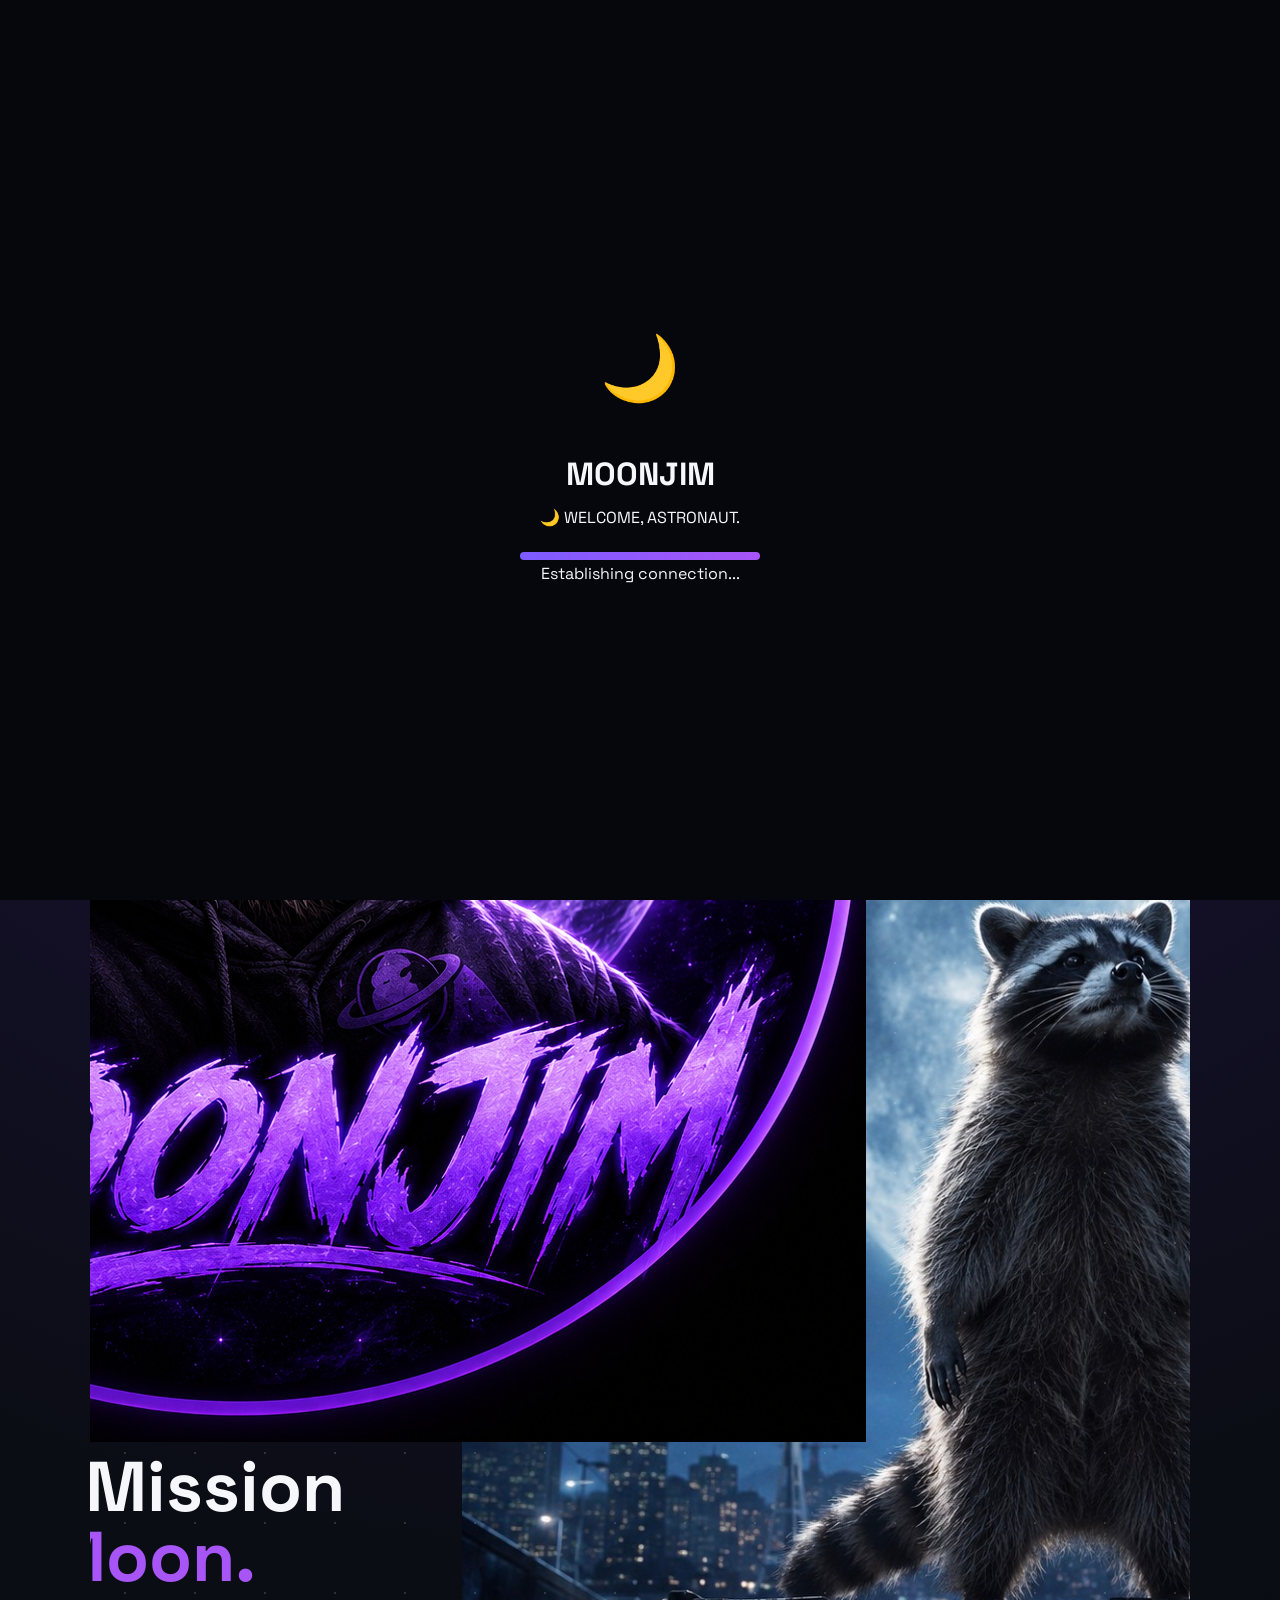
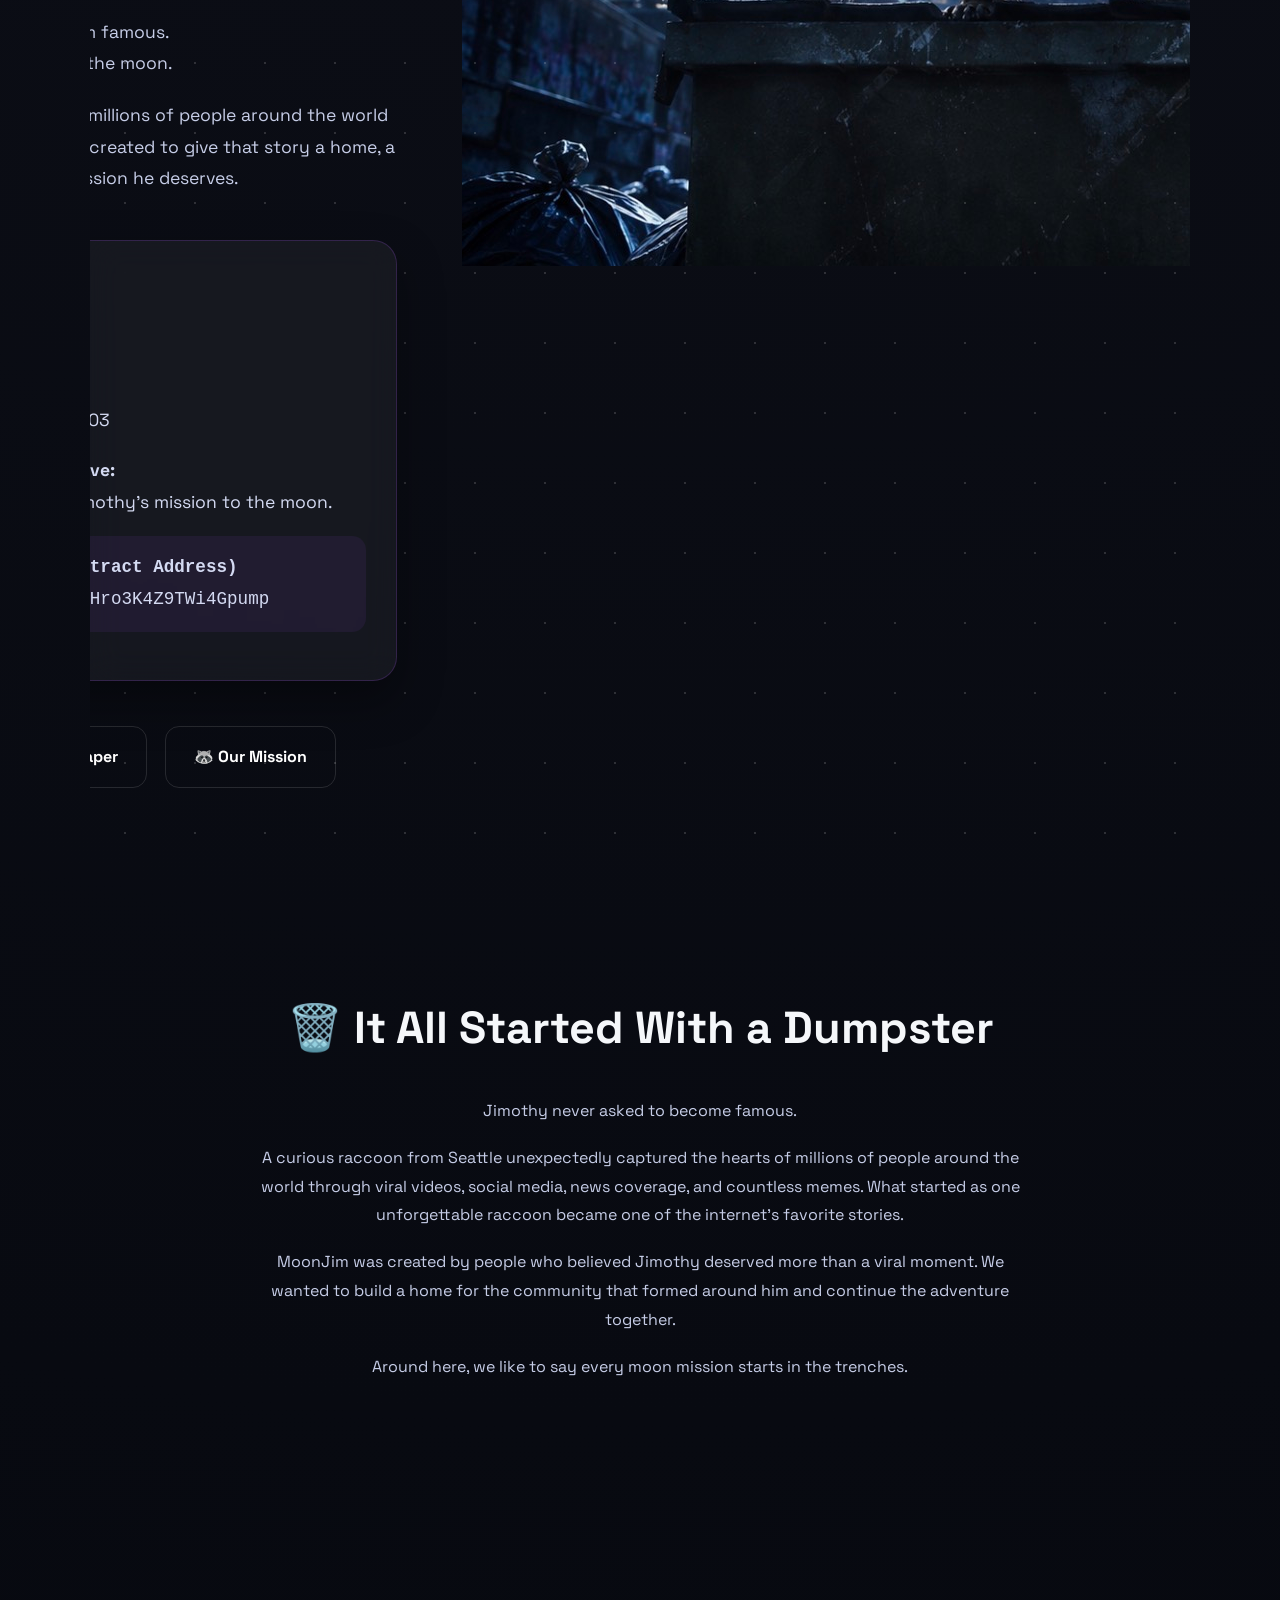
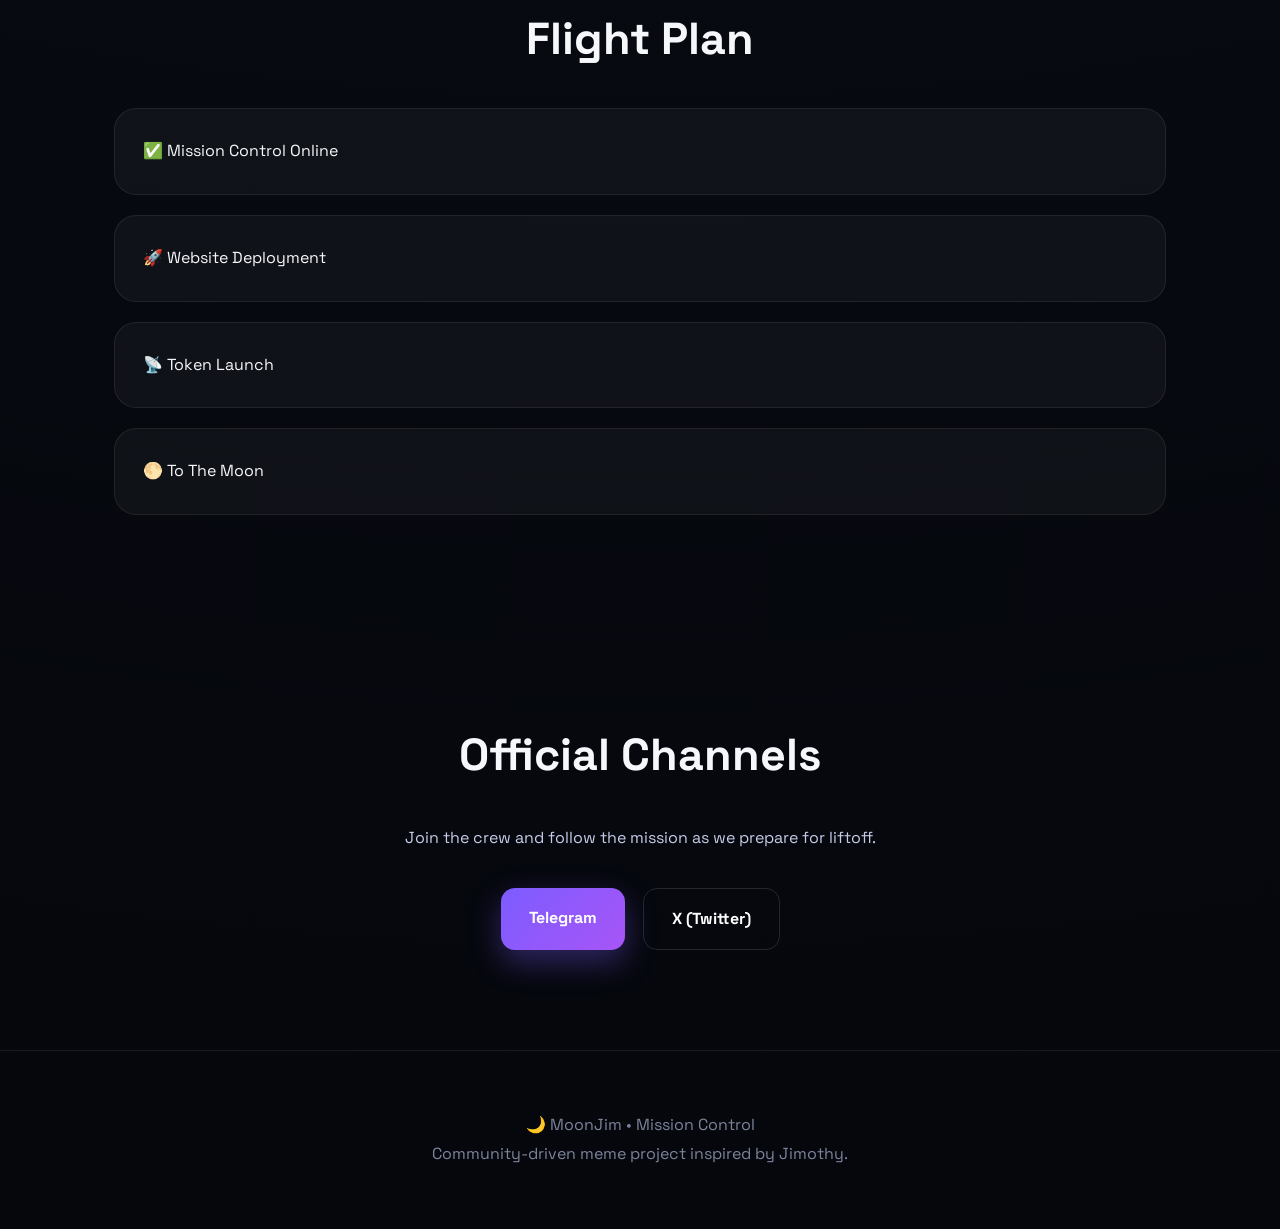
==== index.html @ 715446ab "Update index.html Phase 1 baseline" ====
<!DOCTYPE html>
<html lang="en">

<head>
    <meta charset="UTF-8">
    <meta name="viewport" content="width=device-width, initial-scale=1.0">

    <title>MoonJim | Mission Control</title>

    <link rel="stylesheet" href="style.css">

    <link rel="preconnect" href="https://fonts.googleapis.com">
    <link rel="preconnect" href="https://fonts.gstatic.com" crossorigin>

    <link href="https://fonts.googleapis.com/css2?family=Space+Grotesk:wght@400;600;700&display=swap" rel="stylesheet">
</head>

<body>

<div id="loader">

    <div class="loader-content">

        <div class="loader-logo">🌙</div>

        <h1>MOONJIM</h1>

        <p>📡 Incoming Transmission...</p>

        <div class="loader-bar">
            <div class="loader-progress"></div>
        </div>

        <span>Establishing connection...</span>

    </div>

</div>

<nav>

    <h2>🦝 MoonJim Expedition</h2>

    <div>

        <a href="#mission">Mission</a>

        <a href="#expedition">The Expedition</a>

        <a href="#status">Mission Status</a>

        <a href="#logs">Mission Logs</a>

        <a href="#community">Community</a>

    </div>

</nav>
    
<section class="hero">

    <div class="stars"></div>

    <div class="hero-content">

      <div class="hero-logo">
    <img src="token-logo.jpeg.PNG" alt="MoonJim Logo">
</div>

<h1>
    Jimothy's Mission<br>
    <span>to the Moon.</span>
</h1>

<p>
    The internet made him famous.<br>
    Now let's take him to the moon.
</p>

    <p>
Jimothy, the viral raccoon from Seattle, united millions of people around the world through one unforgettable story.

MoonJim was created to give that story a home, a community, and the moon mission he deserves.
</p>

    <div class="mission-status">

    <span class="tag">🛰️ MISSION STATUS</span>

    <h3>🟢 ACTIVE</h3>

    <p><strong>Mission Day:</strong> 003</p>

    <p>
        <strong>Current Objective:</strong><br>
        Expand Mission Control and continue Jimothy's mission to the moon.
    </p>

    <p>
        <strong>Mission Coordinates (Contract Address)</strong><br>
DhDeXiejye25wzGrQfb7hLFkpfzHro3K4Z9TWi4Gpump
    </p>

</div>

        <div class="buttons">

            <a href="https://t.me/moonjimtoken" class="primary">
               💬 Join Mission Control
            </a>

            <a href="dossier.html" class="secondary">
                📄 Litepaper
            </a>

            <a href="#mission" class="secondary">
                🦝 Our Mission
            </a>

        </div>

    </div>
<div class="hero-image">
    <img
        src="moonjim.jpeg.jpg"
        alt="Jimothy standing proudly under the moon">
</div>
    <div class="moon"></div>

</section>

<section id="mission">

    <h2>🗑️ It All Started With a Dumpster</h2>

    <p>
        Jimothy never asked to become famous.
    </p>

    <p>
        A curious raccoon from Seattle unexpectedly captured the hearts of millions of people around the world through viral videos, social media, news coverage, and countless memes. What started as one unforgettable raccoon became one of the internet's favorite stories.
    </p>

    <p>
        MoonJim was created by people who believed Jimothy deserved more than a viral moment. We wanted to build a home for the community that formed around him and continue the adventure together.
    </p>

    <p>
        Around here, we like to say every moon mission starts in the trenches.
    </p>

</section>

<section id="roadmap">

    <h2>Flight Plan</h2>

    <div class="card">
        ✅ Mission Control Online
    </div>

    <div class="card">
        🚀 Website Deployment
    </div>

    <div class="card">
        📡 Token Launch
    </div>

    <div class="card">
        🌕 To The Moon
    </div>

</section>

<section id="community">

    <h2>Official Channels</h2>

    <p>
        Join the crew and follow the mission as we prepare for liftoff.
    </p>

    <div class="buttons">

        <a href="https://t.me/moonjimtoken" class="primary">
            Telegram
        </a>

        <a href="https://x.com/moonjimtoken" class="secondary">
            X (Twitter)
        </a>

    </div>

</section>

<footer>

    <p>
        🌙 MoonJim • Mission Control
    </p>

    <p>
        Community-driven meme project inspired by Jimothy.
    </p>

</footer>

<script src="script.js"></script>

</body>
</html>
---- style.css ----
/* ==========================
   MOONJIM TEMPORARY V2
========================== */

*{
    margin:0;
    padding:0;
    box-sizing:border-box;
}

html{
    scroll-behavior:smooth;
}

body{

    font-family:"Space Grotesk",sans-serif;

    background:
    radial-gradient(circle at top,#24154a 0%,#0b0d15 35%,#05070d 100%);

    color:#f5f7fa;

    overflow-x:hidden;

    line-height:1.8;

}

/* NAV */

nav{

    position:sticky;

    top:0;

    z-index:999;

    display:flex;

    justify-content:space-between;

    align-items:center;

    padding:22px 8%;

    background:rgba(7,9,14,.75);

    backdrop-filter:blur(16px);

    border-bottom:1px solid rgba(255,255,255,.08);

}

nav h2{

    color:#A855F7;

}

nav div{

    display:flex;

    gap:18px;

    flex-wrap:wrap;

    justify-content:center;

}

nav a{

    color:white;

    text-decoration:none;

    transition:.25s;

}

nav a:hover{

    color:#A855F7;

}

/* HERO */

.hero{

    position:relative;

    min-height:100vh;

    display:flex;

    justify-content:center;

    align-items:center;

    text-align:center;

    padding:100px 20px;

    overflow:hidden;

}

.hero::before{

content:"";

position:absolute;

width:900px;

height:900px;

right:-250px;

top:-250px;

border-radius:50%;

background:

radial-gradient(circle,

rgba(168,85,247,.28),

transparent 70%);

filter:blur(60px);

}

.hero-content{

position:relative;

z-index:2;

max-width:850px;

margin:auto;

}

.tag{

display:inline-block;

padding:8px 18px;

margin-bottom:24px;

border-radius:999px;

background:rgba(168,85,247,.12);

border:1px solid rgba(168,85,247,.35);

color:#D7C5FF;

font-size:.85rem;

letter-spacing:1px;

}

.hero h1{

font-size:4.4rem;

line-height:1;

margin-bottom:24px;

}

.hero h1 span{

color:#A855F7;

}

.hero p{

max-width:760px;

margin:20px auto;

font-size:1.1rem;

color:#c6cde7;

}

/* MOON */

.moon{

position:absolute;

right:6%;

top:90px;

width:220px;

height:220px;

border-radius:50%;

background:

radial-gradient(circle at 35% 35%,

#fff,

#d9dceb 70%);

box-shadow:

0 0 60px rgba(255,255,255,.18),

0 0 140px rgba(168,85,247,.18);

}

/* STARS */

.stars{

position:absolute;

inset:0;

background-image:

radial-gradient(white 1px,transparent 1px);

background-size:70px 70px;

opacity:.15;

}

/* MISSION STATUS */

.mission-status{

margin:45px auto;

max-width:720px;

padding:30px;

border-radius:24px;

background:rgba(255,255,255,.05);

border:1px solid rgba(168,85,247,.20);

backdrop-filter:blur(16px);

text-align:left;

box-shadow:

0 20px 45px rgba(0,0,0,.35);

}

.mission-status h3{

margin:16px 0;

color:#7CFFB2;

}

.mission-status p{

margin:18px 0;

color:#d4daf2;

}

.mission-status p:last-child{

padding:16px;

border-radius:14px;

background:rgba(168,85,247,.08);

font-family:monospace;

overflow-wrap:anywhere;

word-break:break-word;

}

/* BUTTONS */

.buttons{

display:flex;

justify-content:center;

flex-wrap:wrap;

gap:18px;

margin-top:35px;

}

.buttons a{

padding:16px 28px;

border-radius:14px;

font-weight:bold;

text-decoration:none;

transition:.25s;

}

.primary{

background:linear-gradient(135deg,#7C5CFF,#A855F7);

color:white;

box-shadow:0 12px 30px rgba(124,92,255,.35);

}

.primary:hover{

transform:translateY(-4px);

}

.secondary{

border:1px solid rgba(255,255,255,.12);

color:white;

}

.secondary:hover{

background:rgba(255,255,255,.05);

}

/* SECTIONS */

section{

max-width:1100px;

margin:auto;

padding:100px 24px;

}

section h2{

text-align:center;

font-size:2.8rem;

margin-bottom:28px;

}

section p{

max-width:760px;

margin:18px auto;

text-align:center;

color:#c6cde7;

}

/* CARDS */

.card{

padding:28px;

margin-top:20px;

border-radius:22px;

background:rgba(255,255,255,.04);

border:1px solid rgba(255,255,255,.08);

transition:.25s;

}

.card:hover{

transform:translateY(-5px);

border-color:#A855F7;

}

/* FOOTER */

footer{

padding:60px 20px;

text-align:center;

color:#7c849b;

border-top:1px solid rgba(255,255,255,.08);

}

/* LOADER */

#loader{

position:fixed;

inset:0;

display:flex;

justify-content:center;

align-items:center;

background:#05070d;

z-index:9999;

transition:.8s;

}
#loader.hidden{

    opacity:0;

    visibility:hidden;

    pointer-events:none;

}

.loader-content{

text-align:center;

}

.loader-logo{

font-size:64px;

margin-bottom:20px;

}

.loader-bar{

width:240px;

height:8px;

margin:auto;

margin-top:20px;

border-radius:999px;

overflow:hidden;

background:rgba(255,255,255,.08);

}

.loader-progress{

height:100%;

width:100%;

background:linear-gradient(90deg,#7C5CFF,#A855F7);

animation:loading 3s linear;

}

@keyframes loading{

from{width:0;}

to{width:100%;}

}

/* MOBILE */

@media(max-width:768px){

nav{

flex-direction:column;

gap:18px;

}

.hero{

padding:120px 20px 80px;

}

.hero h1{

font-size:2.8rem;

}

.hero p{

font-size:1rem;

}

.moon{

width:140px;

height:140px;

right:-30px;

opacity:.35;

}

.buttons{

flex-direction:column;

align-items:center;

}

.buttons a{

width:100%;

max-width:320px;

}

.mission-status{

text-align:center;

}

}
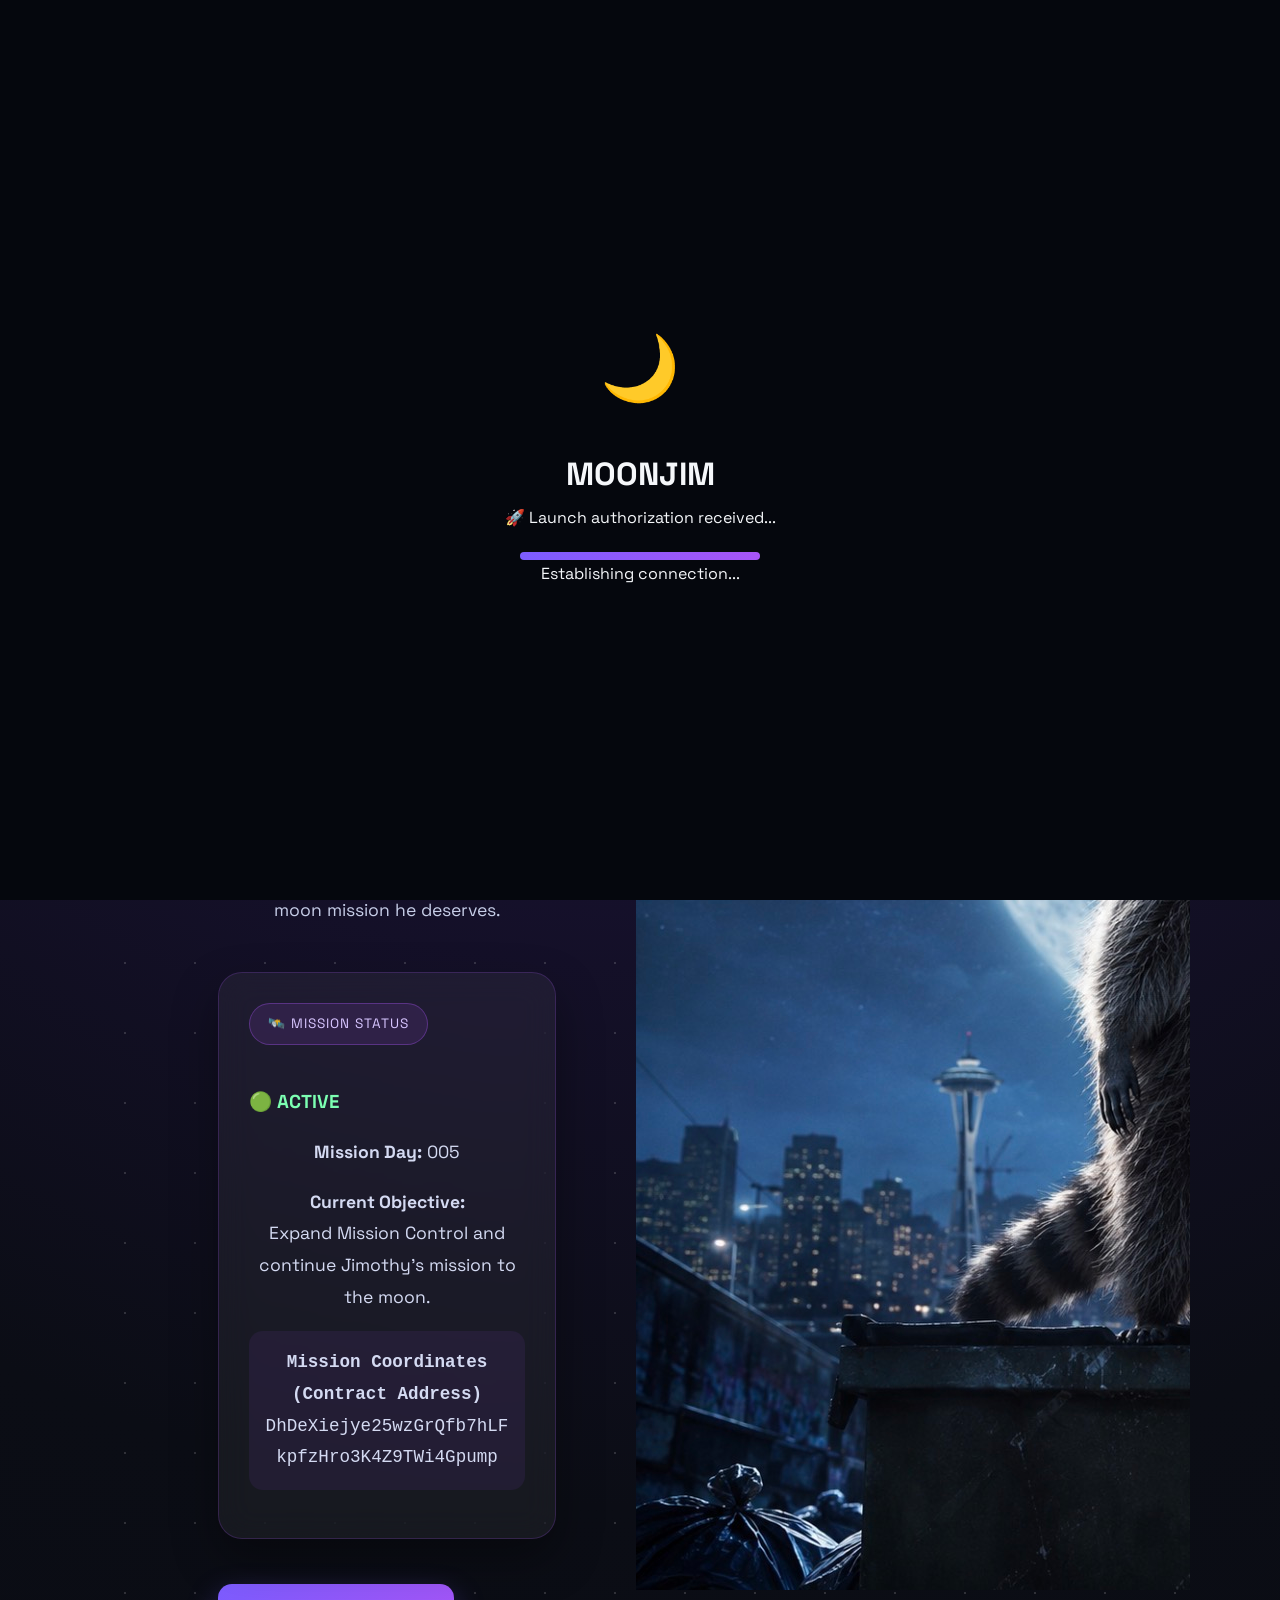
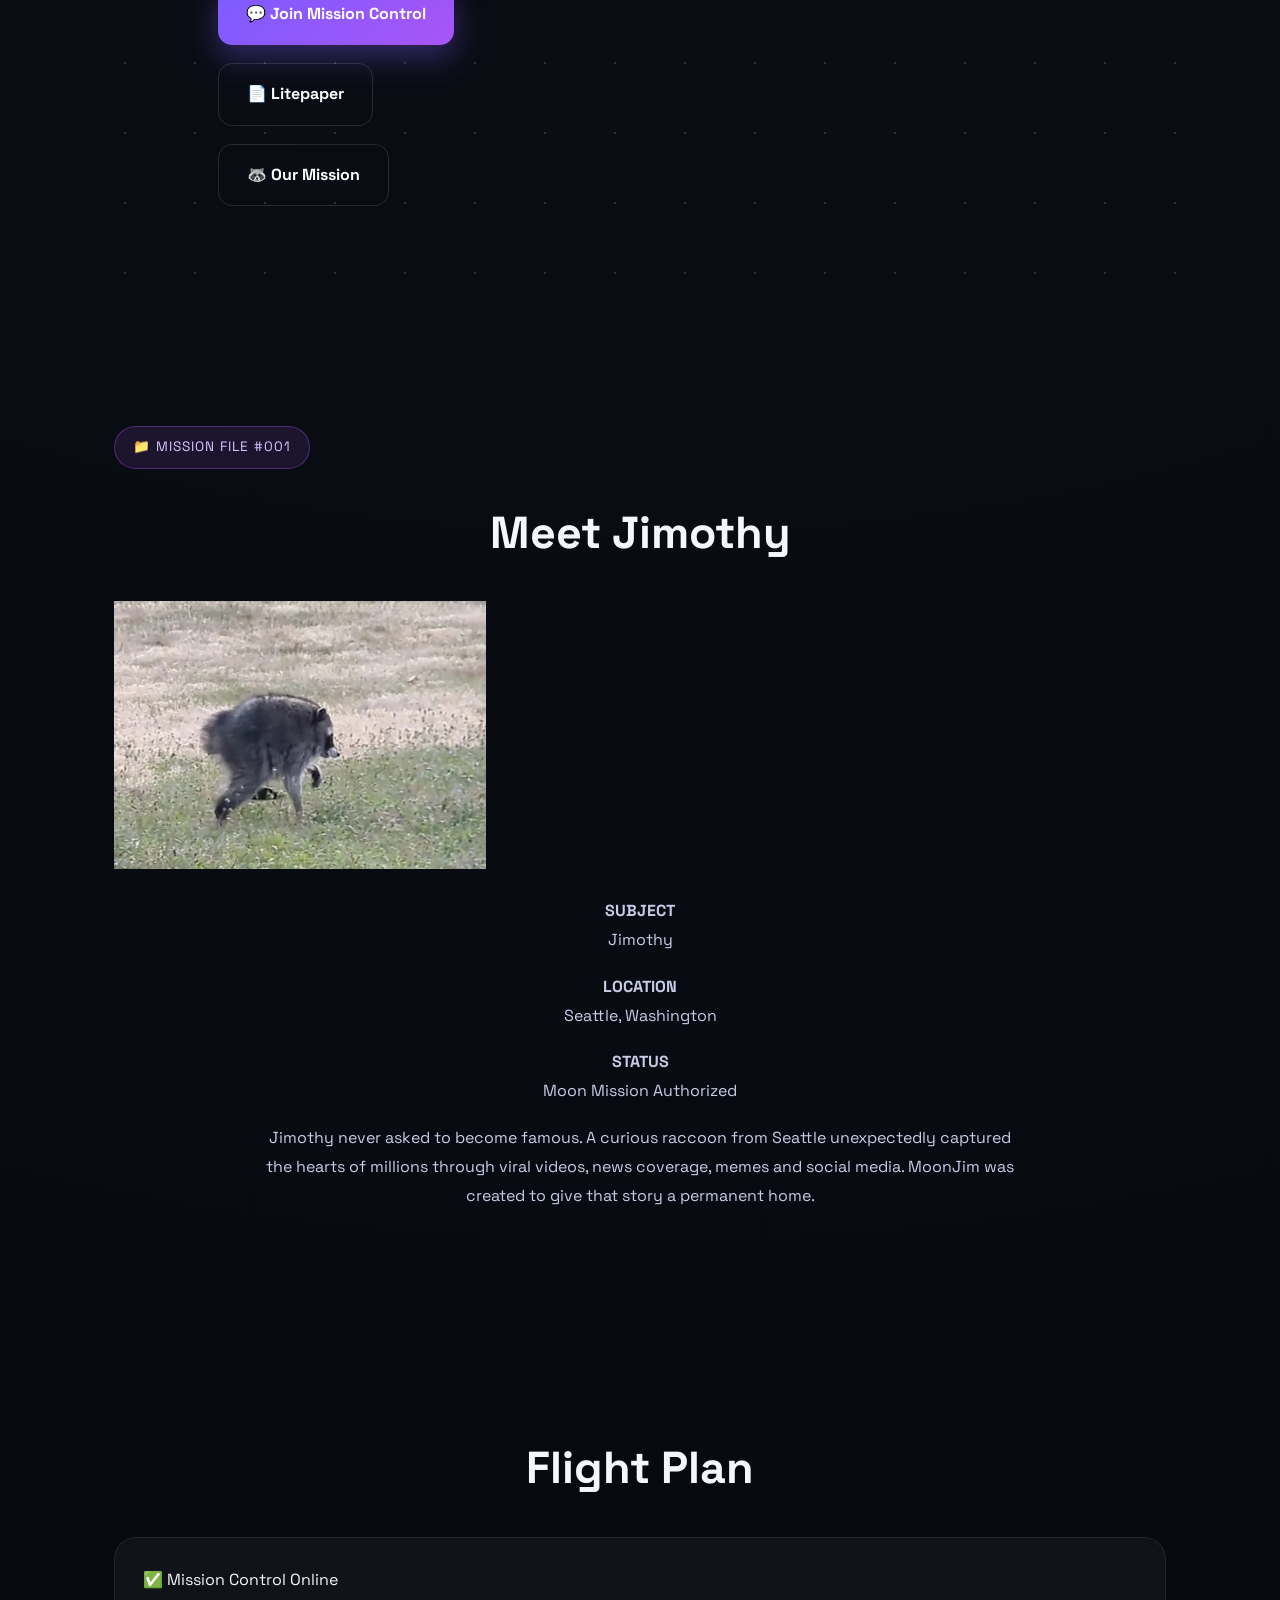
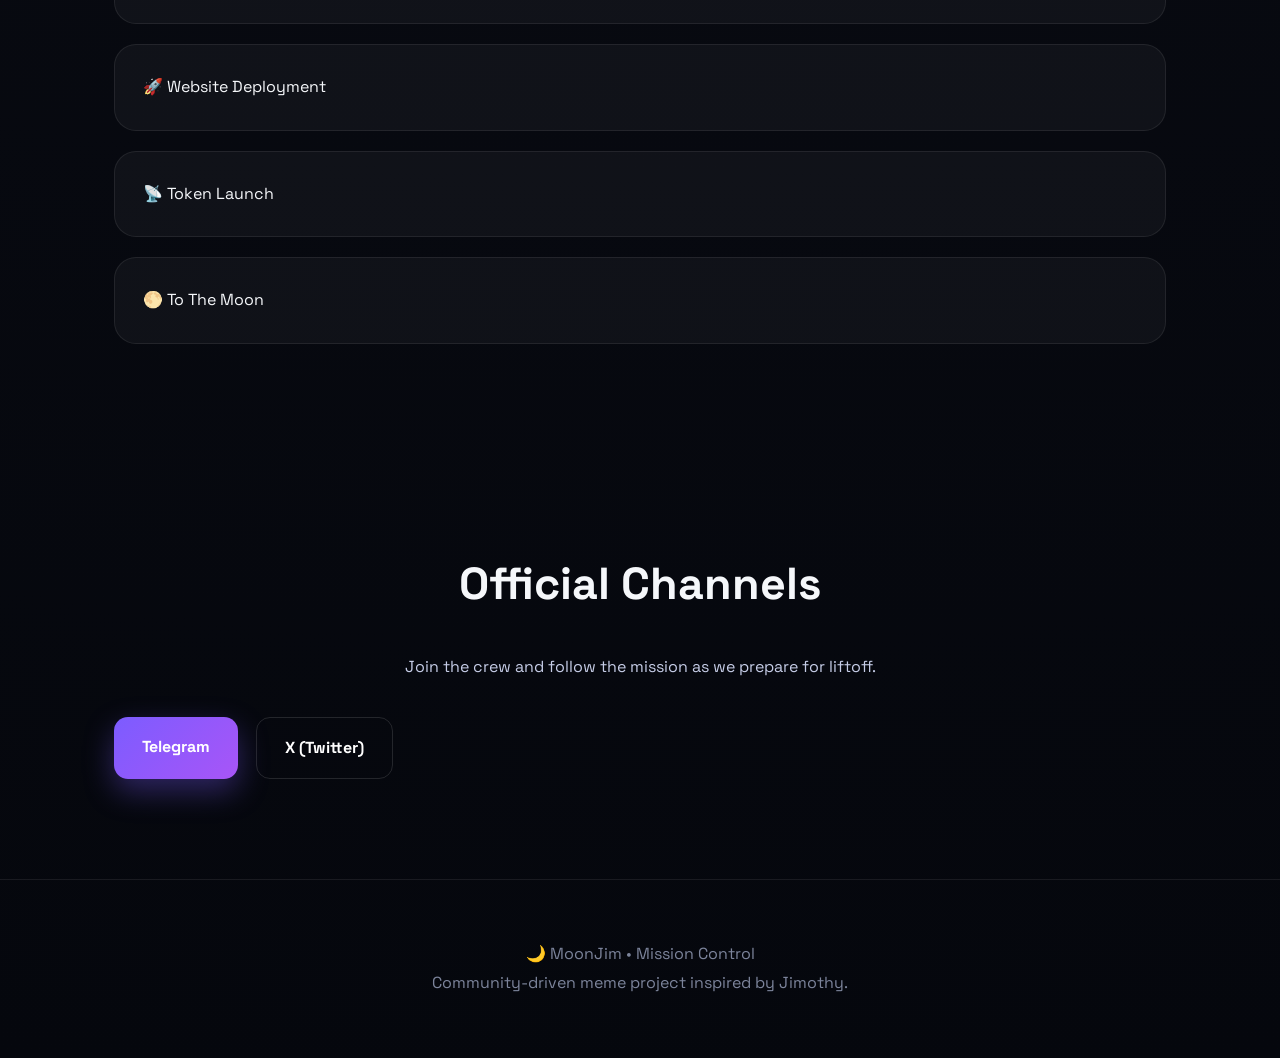
==== commit 1f721fca: "Update index.html Rewrote mission" ====
--- a/index.html
+++ b/index.html
@@ -89,7 +89,7 @@
 
     <h3>🟢 ACTIVE</h3>
 
-    <p><strong>Mission Day:</strong> 003</p>
+    <p><strong>Mission Day:</strong> 005</p>
 
     <p>
         <strong>Current Objective:</strong><br>
@@ -129,24 +129,39 @@
 
 </section>
 
-<section id="mission">
-
-    <h2>🗑️ It All Started With a Dumpster</h2>
-
-    <p>
+<section id="mission" class="mission-file">
+
+    <span class="tag">📁 MISSION FILE #001</span>
+
+    <h2>Meet Jimothy</h2>
+
+    <div class="mission-grid">
+
+        <div class="mission-photo">
+            <img src="viral-jimothy.jpeg.WEBP" alt="Jimothy">
+        </div>
+
+        <div class="mission-details">
+
+            <p><strong>SUBJECT</strong><br>Jimothy</p>
+
+            <p><strong>LOCATION</strong><br>Seattle, Washington</p>
+
+            <p><strong>STATUS</strong><br>Moon Mission Authorized</p>
+
+        </div>
+
+    </div>
+
+    <p class="story">
+
         Jimothy never asked to become famous.
-    </p>
-
-    <p>
-        A curious raccoon from Seattle unexpectedly captured the hearts of millions of people around the world through viral videos, social media, news coverage, and countless memes. What started as one unforgettable raccoon became one of the internet's favorite stories.
-    </p>
-
-    <p>
-        MoonJim was created by people who believed Jimothy deserved more than a viral moment. We wanted to build a home for the community that formed around him and continue the adventure together.
-    </p>
-
-    <p>
-        Around here, we like to say every moon mission starts in the trenches.
+
+        A curious raccoon from Seattle unexpectedly captured the hearts
+        of millions through viral videos, news coverage, memes and social media.
+
+        MoonJim was created to give that story a permanent home.
+
     </p>
 
 </section>
--- a/style.css
+++ b/style.css
@@ -91,21 +91,91 @@
 
 .hero{
 
+    position: relative;
+
+    display: grid;
+
+    grid-template-columns: 1.1fr .9fr;
+
+    align-items: center;
+
+    gap: 80px;
+
+    padding: 120px 10%;
+
+    overflow: hidden;
+
+}
+.hero-logo{
+
+    margin-bottom:30px;
+
+}
+
+
+.hero-image{
+
+    display:flex;
+
+    justify-content:center;
+
+    align-items:center;
+
     position:relative;
 
-    min-height:100vh;
-
-    display:flex;
-
-    justify-content:center;
-
-    align-items:center;
-
-    text-align:center;
-
-    padding:100px 20px;
-
-    overflow:hidden;
+}
+.hero-logo img{
+
+width:100px;
+
+animation:floatLogo 6s ease-in-out infinite;
+
+box-shadow:
+0 0 50px rgba(168,85,247,.45);
+}
+@keyframes floatLogo{
+
+0%{
+transform:translateY(0);
+}
+
+50%{
+transform:translateY(-8px);
+}
+
+100%{
+transform:translateY(0);
+}
+
+}
+
+    border-radius:50%;
+
+    box-shadow:0 0 45px rgba(122,88,255,.45);
+
+}
+.hero-image img{
+
+    width:100%;
+
+    max-width:520px;
+       transform:rotate(-2deg);
+       
+
+    border-radius:24px;
+
+    border:1px solid rgba(255,255,255,.12);
+
+    box-shadow:
+        0 0 80px rgba(115,84,255,.30),
+        0 25px 60px rgba(0,0,0,.45);
+
+    transition:.35s;
+
+}
+.hero-image img:hover{
+
+    transform:translateY(-6px);
 
 }
 
@@ -143,449 +213,474 @@
 
 z-index:2;
 
-max-width:850px;
+max-width:700px;
+
+}
+
+.tag{
+
+display:inline-block;
+
+padding:8px 18px;
+
+margin-bottom:24px;
+
+border-radius:999px;
+
+background:rgba(168,85,247,.12);
+
+border:1px solid rgba(168,85,247,.35);
+
+color:#D7C5FF;
+
+font-size:.85rem;
+
+letter-spacing:1px;
+
+}
+
+.hero h1{
+
+font-size:4.4rem;
+
+line-height:1;
+
+margin-bottom:24px;
+
+}
+
+.hero h1 span{
+
+color:#A855F7;
+
+}
+
+.hero p{
+
+
+   
+max-width:650px;
+
+margin:20px 0;
+
+font-size:1.1rem;
+
+color:#c6cde7;
+
+}
+
+/* MOON */
+
+.moon{
+
+position:absolute;
+
+right:6%;
+
+top:90px;
+
+width:220px;
+
+height:220px;
+
+border-radius:50%;
+
+background:
+
+radial-gradient(circle at 35% 35%,
+
+#fff,
+
+#d9dceb 70%);
+
+box-shadow:
+
+0 0 60px rgba(255,255,255,.18),
+
+0 0 140px rgba(168,85,247,.18);
+
+}
+
+/* STARS */
+
+.stars{
+
+position:absolute;
+
+inset:0;
+
+background-image:
+
+radial-gradient(white 1px,transparent 1px);
+
+background-size:70px 70px;
+
+opacity:.15;
+
+}
+
+/* MISSION STATUS */
+
+.mission-status{
+
+margin:45px auto;
+
+max-width:720px;
+
+padding:30px;
+
+border-radius:24px;
+
+background:rgba(255,255,255,.05);
+
+border:1px solid rgba(168,85,247,.20);
+
+backdrop-filter:blur(16px);
+
+text-align:left;
+
+box-shadow:
+
+0 20px 45px rgba(0,0,0,.35);
+
+}
+
+.mission-status h3{
+
+margin:16px 0;
+
+color:#7CFFB2;
+
+}
+
+.mission-status p{
+
+margin:18px 0;
+
+color:#d4daf2;
+
+}
+
+.mission-status p:last-child{
+
+padding:16px;
+
+border-radius:14px;
+
+background:rgba(168,85,247,.08);
+
+font-family:monospace;
+
+overflow-wrap:anywhere;
+
+word-break:break-word;
+
+}
+
+/* BUTTONS */
+
+.buttons{
+
+display:flex;
+
+justify-content:flex-start;
+
+flex-wrap:wrap;
+
+gap:18px;
+
+margin-top:35px;
+
+}
+
+.buttons a{
+
+padding:16px 28px;
+
+border-radius:14px;
+
+font-weight:bold;
+
+text-decoration:none;
+
+transition:.25s;
+
+}
+
+.primary{
+
+background:linear-gradient(135deg,#7C5CFF,#A855F7);
+
+color:white;
+
+box-shadow:0 12px 30px rgba(124,92,255,.35);
+
+}
+
+.primary:hover{
+
+transform:translateY(-4px);
+
+}
+
+.secondary{
+
+border:1px solid rgba(255,255,255,.12);
+
+color:white;
+
+}
+
+.secondary:hover{
+
+background:rgba(255,255,255,.05);
+
+}
+
+/* SECTIONS */
+
+section{
+
+max-width:1100px;
 
 margin:auto;
 
-}
-
-.tag{
-
-display:inline-block;
-
-padding:8px 18px;
-
-margin-bottom:24px;
+padding:100px 24px;
+
+}
+
+section h2{
+
+text-align:center;
+
+font-size:2.8rem;
+
+margin-bottom:28px;
+
+}
+
+section p{
+
+max-width:760px;
+
+margin:18px auto;
+
+text-align:center;
+
+color:#c6cde7;
+
+}
+
+/* CARDS */
+
+.card{
+
+padding:28px;
+
+margin-top:20px;
+
+border-radius:22px;
+
+background:rgba(255,255,255,.04);
+
+border:1px solid rgba(255,255,255,.08);
+
+transition:.25s;
+
+}
+
+.card:hover{
+
+transform:translateY(-5px);
+
+border-color:#A855F7;
+
+}
+
+/* FOOTER */
+
+footer{
+
+padding:60px 20px;
+
+text-align:center;
+
+color:#7c849b;
+
+border-top:1px solid rgba(255,255,255,.08);
+
+}
+
+/* LOADER */
+
+#loader{
+
+position:fixed;
+
+inset:0;
+
+display:flex;
+
+justify-content:center;
+
+align-items:center;
+
+background:#05070d;
+
+z-index:9999;
+
+transition:.8s;
+
+}
+#loader.hidden{
+
+    opacity:0;
+
+    visibility:hidden;
+
+    pointer-events:none;
+
+}
+
+.loader-content{
+
+text-align:center;
+
+}
+
+.loader-logo{
+
+font-size:64px;
+
+margin-bottom:20px;
+
+}
+
+.loader-bar{
+
+width:240px;
+
+height:8px;
+
+margin:auto;
+
+margin-top:20px;
 
 border-radius:999px;
 
-background:rgba(168,85,247,.12);
-
-border:1px solid rgba(168,85,247,.35);
-
-color:#D7C5FF;
-
-font-size:.85rem;
-
-letter-spacing:1px;
+overflow:hidden;
+
+background:rgba(255,255,255,.08);
+
+}
+
+.loader-progress{
+
+height:100%;
+
+width:100%;
+
+background:linear-gradient(90deg,#7C5CFF,#A855F7);
+
+animation:loading 3s linear;
+
+}
+
+@keyframes loading{
+
+from{width:0;}
+
+to{width:100%;}
+
+}
+
+/* MOBILE */
+
+@media(max-width:768px){
+
+nav{
+
+flex-direction:column;
+
+gap:18px;
+
+}
+
+.hero{
+
+padding:120px 20px 80px;
 
 }
 
 .hero h1{
 
-font-size:4.4rem;
-
-line-height:1;
-
-margin-bottom:24px;
-
-}
-
-.hero h1 span{
-
-color:#A855F7;
+font-size:2.8rem;
 
 }
 
 .hero p{
 
-max-width:760px;
-
-margin:20px auto;
-
-font-size:1.1rem;
-
-color:#c6cde7;
-
-}
-
-/* MOON */
+font-size:1rem;
+
+}
 
 .moon{
 
-position:absolute;
-
-right:6%;
-
-top:90px;
-
-width:220px;
-
-height:220px;
-
-border-radius:50%;
-
-background:
-
-radial-gradient(circle at 35% 35%,
-
-#fff,
-
-#d9dceb 70%);
-
-box-shadow:
-
-0 0 60px rgba(255,255,255,.18),
-
-0 0 140px rgba(168,85,247,.18);
-
-}
-
-/* STARS */
-
-.stars{
-
-position:absolute;
-
-inset:0;
-
-background-image:
-
-radial-gradient(white 1px,transparent 1px);
-
-background-size:70px 70px;
-
-opacity:.15;
-
-}
-
-/* MISSION STATUS */
+width:140px;
+
+height:140px;
+
+right:-30px;
+
+opacity:.35;
+
+}
+
+.buttons{
+
+flex-direction:column;
+
+align-items:center;
+
+}
+
+.buttons a{
+
+width:100%;
+
+max-width:320px;
+
+}
 
 .mission-status{
 
-margin:45px auto;
-
-max-width:720px;
-
-padding:30px;
-
-border-radius:24px;
-
-background:rgba(255,255,255,.05);
-
-border:1px solid rgba(168,85,247,.20);
-
-backdrop-filter:blur(16px);
-
-text-align:left;
-
-box-shadow:
-
-0 20px 45px rgba(0,0,0,.35);
-
-}
-
-.mission-status h3{
-
-margin:16px 0;
-
-color:#7CFFB2;
-
-}
-
-.mission-status p{
-
-margin:18px 0;
-
-color:#d4daf2;
-
-}
-
-.mission-status p:last-child{
-
-padding:16px;
-
-border-radius:14px;
-
-background:rgba(168,85,247,.08);
-
-font-family:monospace;
-
-overflow-wrap:anywhere;
-
-word-break:break-word;
-
-}
-
-/* BUTTONS */
-
-.buttons{
-
-display:flex;
-
-justify-content:center;
-
-flex-wrap:wrap;
-
-gap:18px;
-
-margin-top:35px;
-
-}
-
-.buttons a{
-
-padding:16px 28px;
-
-border-radius:14px;
-
-font-weight:bold;
-
-text-decoration:none;
-
-transition:.25s;
-
-}
-
-.primary{
-
-background:linear-gradient(135deg,#7C5CFF,#A855F7);
-
-color:white;
-
-box-shadow:0 12px 30px rgba(124,92,255,.35);
-
-}
-
-.primary:hover{
-
-transform:translateY(-4px);
-
-}
-
-.secondary{
-
-border:1px solid rgba(255,255,255,.12);
-
-color:white;
-
-}
-
-.secondary:hover{
-
-background:rgba(255,255,255,.05);
-
-}
-
-/* SECTIONS */
-
-section{
-
-max-width:1100px;
-
-margin:auto;
-
-padding:100px 24px;
-
-}
-
-section h2{
-
 text-align:center;
 
-font-size:2.8rem;
-
-margin-bottom:28px;
-
-}
-
-section p{
-
-max-width:760px;
-
-margin:18px auto;
+}
+
+}
+@media (max-width:900px){
+
+.hero{
+
+grid-template-columns:1fr;
 
 text-align:center;
 
-color:#c6cde7;
-
-}
-
-/* CARDS */
-
-.card{
-
-padding:28px;
-
-margin-top:20px;
-
-border-radius:22px;
-
-background:rgba(255,255,255,.04);
-
-border:1px solid rgba(255,255,255,.08);
-
-transition:.25s;
-
-}
-
-.card:hover{
-
-transform:translateY(-5px);
-
-border-color:#A855F7;
-
-}
-
-/* FOOTER */
-
-footer{
-
-padding:60px 20px;
-
-text-align:center;
-
-color:#7c849b;
-
-border-top:1px solid rgba(255,255,255,.08);
-
-}
-
-/* LOADER */
-
-#loader{
-
-position:fixed;
-
-inset:0;
-
-display:flex;
-
-justify-content:center;
-
-align-items:center;
-
-background:#05070d;
-
-z-index:9999;
-
-transition:.8s;
-
-}
-#loader.hidden{
-
-    opacity:0;
-
-    visibility:hidden;
-
-    pointer-events:none;
-
-}
-
-.loader-content{
-
-text-align:center;
-
-}
-
-.loader-logo{
-
-font-size:64px;
-
-margin-bottom:20px;
-
-}
-
-.loader-bar{
-
-width:240px;
-
-height:8px;
-
-margin:auto;
-
-margin-top:20px;
-
-border-radius:999px;
-
-overflow:hidden;
-
-background:rgba(255,255,255,.08);
-
-}
-
-.loader-progress{
-
-height:100%;
-
-width:100%;
-
-background:linear-gradient(90deg,#7C5CFF,#A855F7);
-
-animation:loading 3s linear;
-
-}
-
-@keyframes loading{
-
-from{width:0;}
-
-to{width:100%;}
-
-}
-
-/* MOBILE */
-
-@media(max-width:768px){
-
-nav{
-
-flex-direction:column;
-
-gap:18px;
-
-}
-
-.hero{
-
-padding:120px 20px 80px;
-
-}
-
-.hero h1{
-
-font-size:2.8rem;
-
-}
-
-.hero p{
-
-font-size:1rem;
-
-}
-
-.moon{
-
-width:140px;
-
-height:140px;
-
-right:-30px;
-
-opacity:.35;
-
-}
-
-.buttons{
-
-flex-direction:column;
-
-align-items:center;
-
-}
-
-.buttons a{
-
-width:100%;
-
-max-width:320px;
-
-}
-
-.mission-status{
-
-text-align:center;
-
-}
-
-}
+gap:40px;
+
+}
+
+.hero-image{
+
+order:-1;
+
+}
+
+.hero-image img{
+
+max-width:340px;
+
+}
+
+}
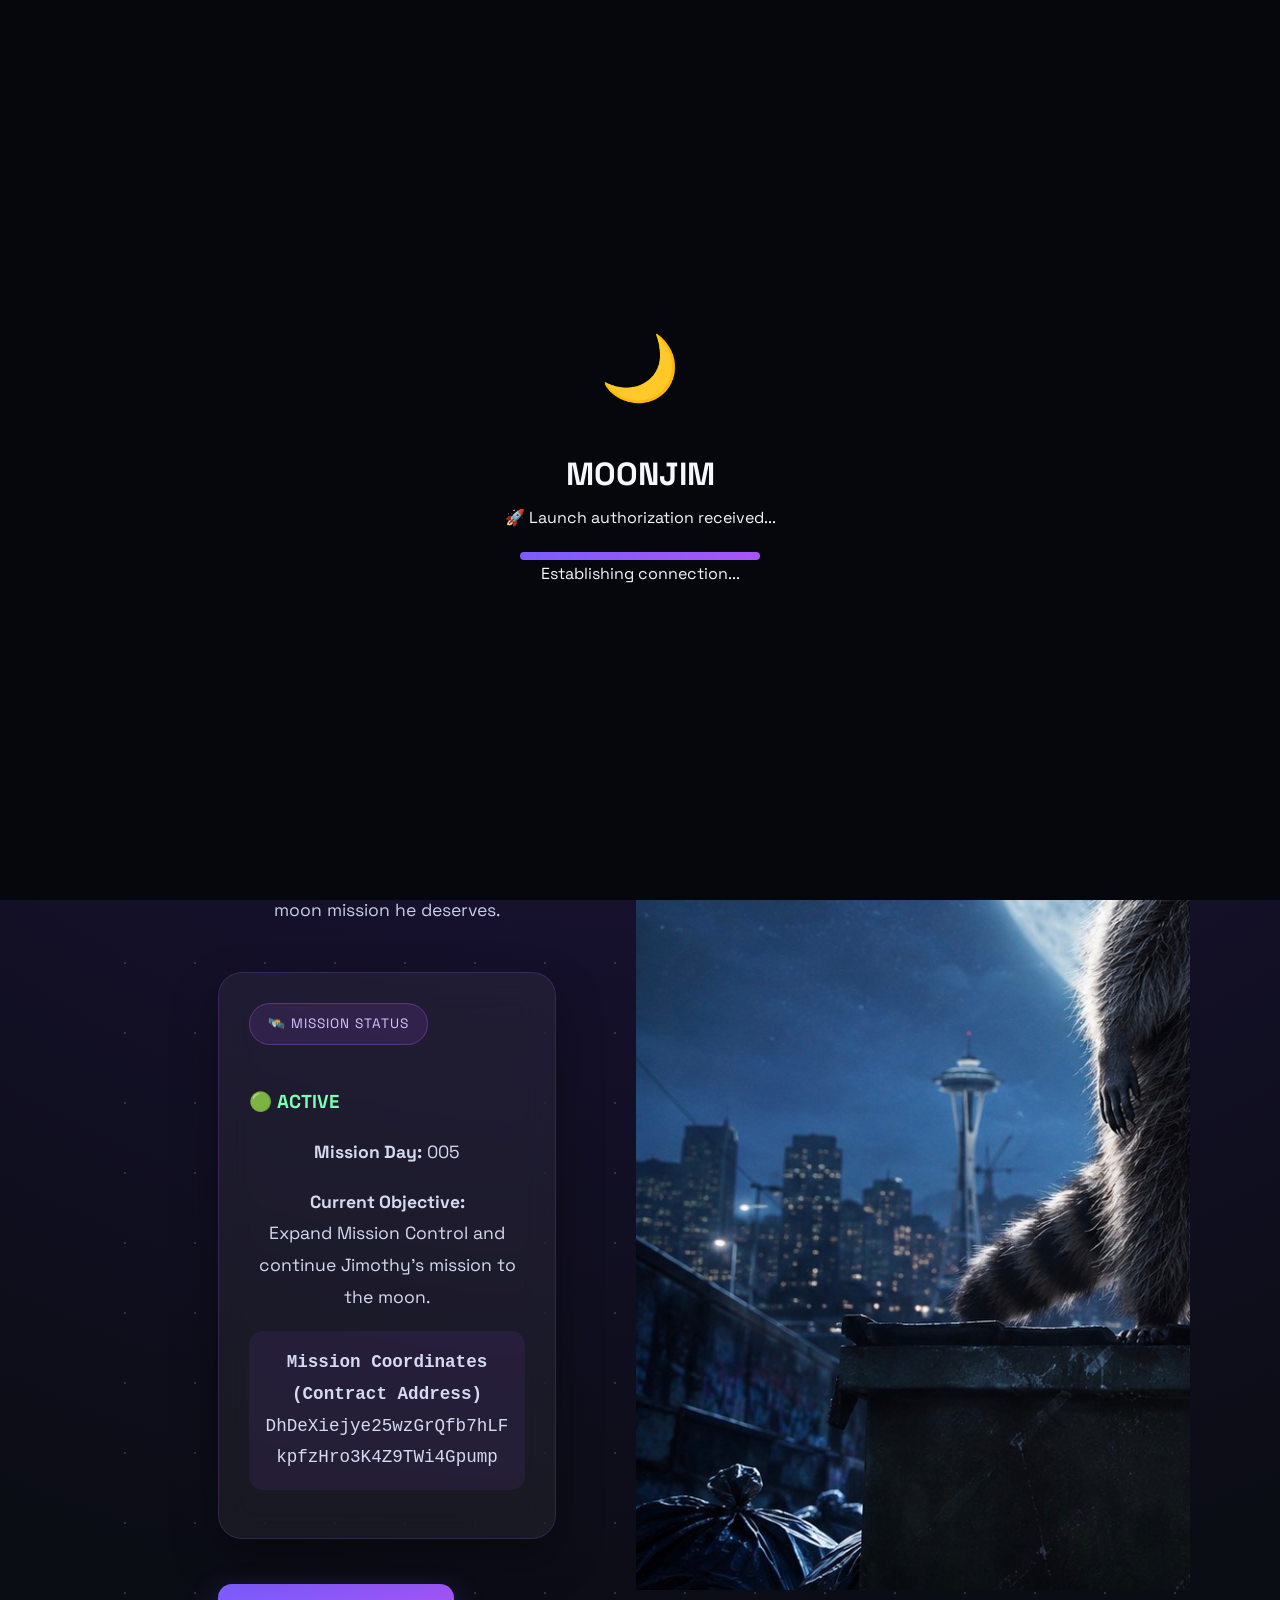
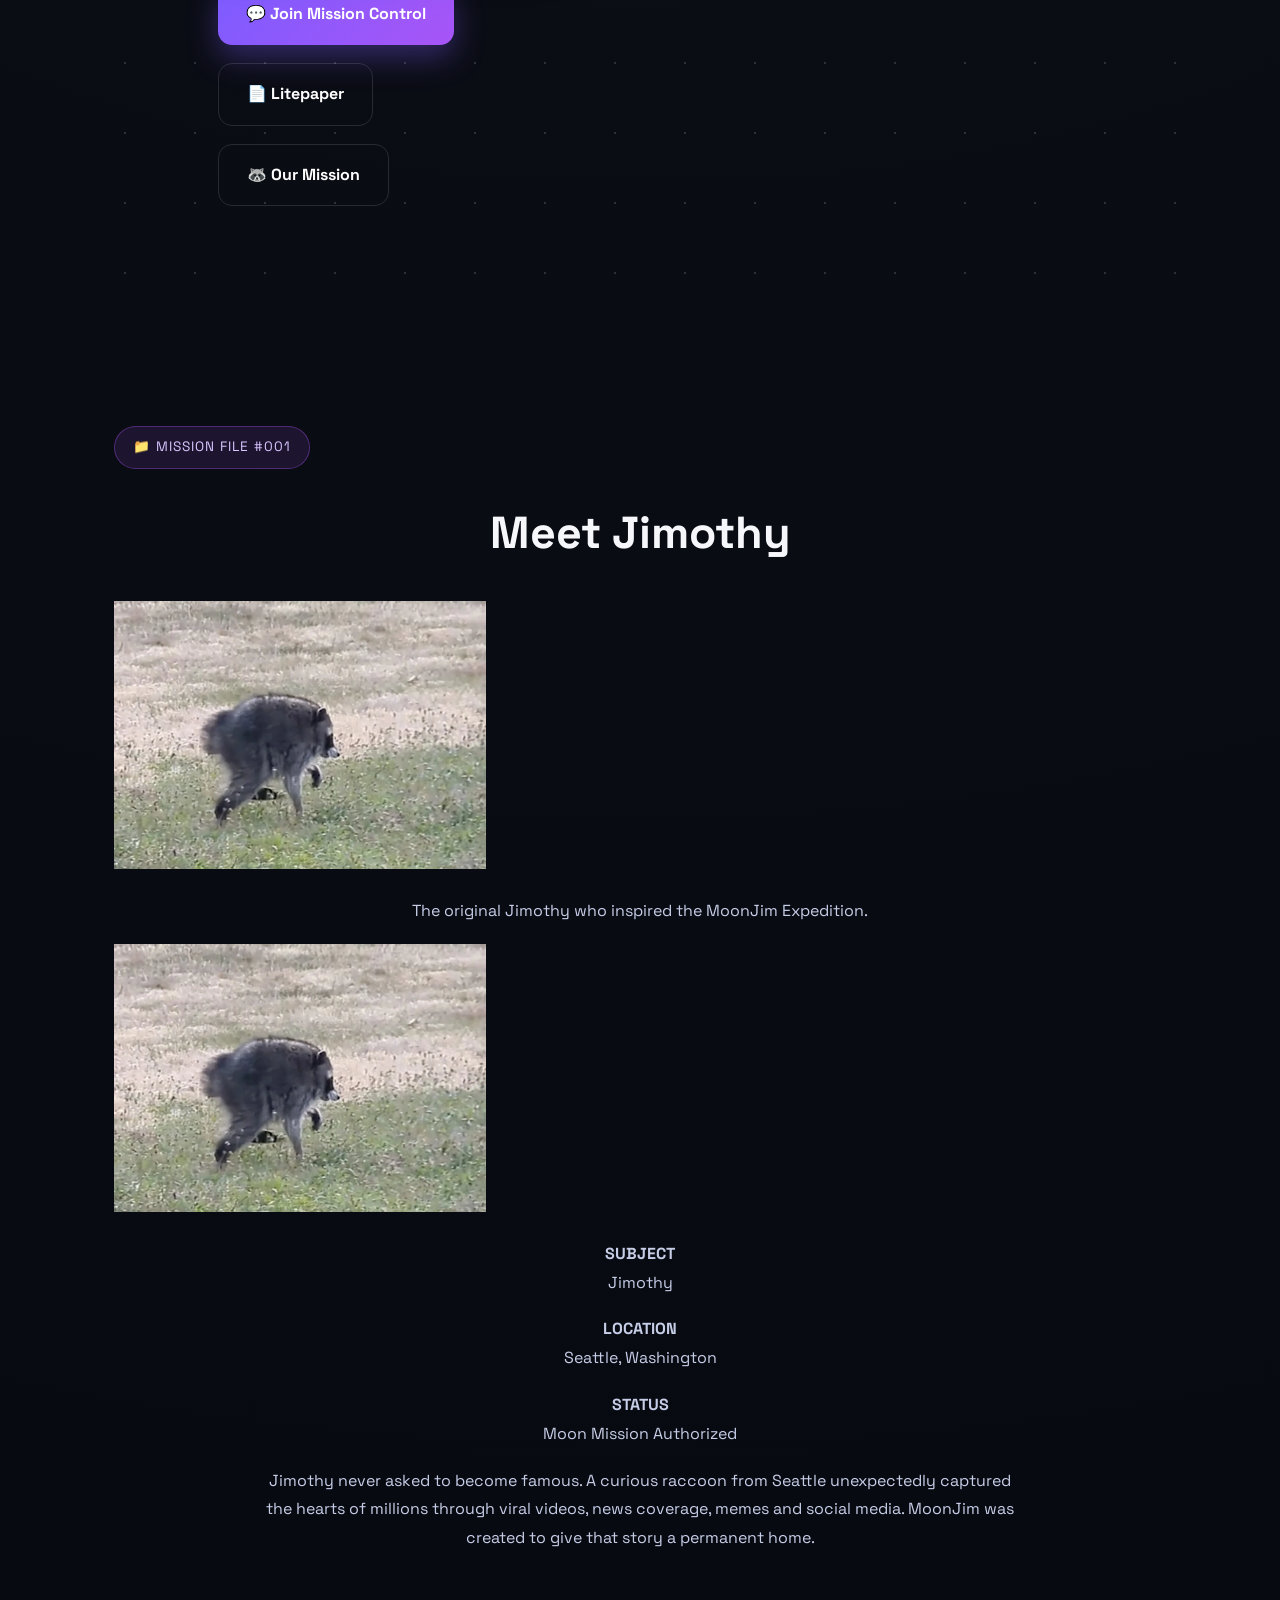
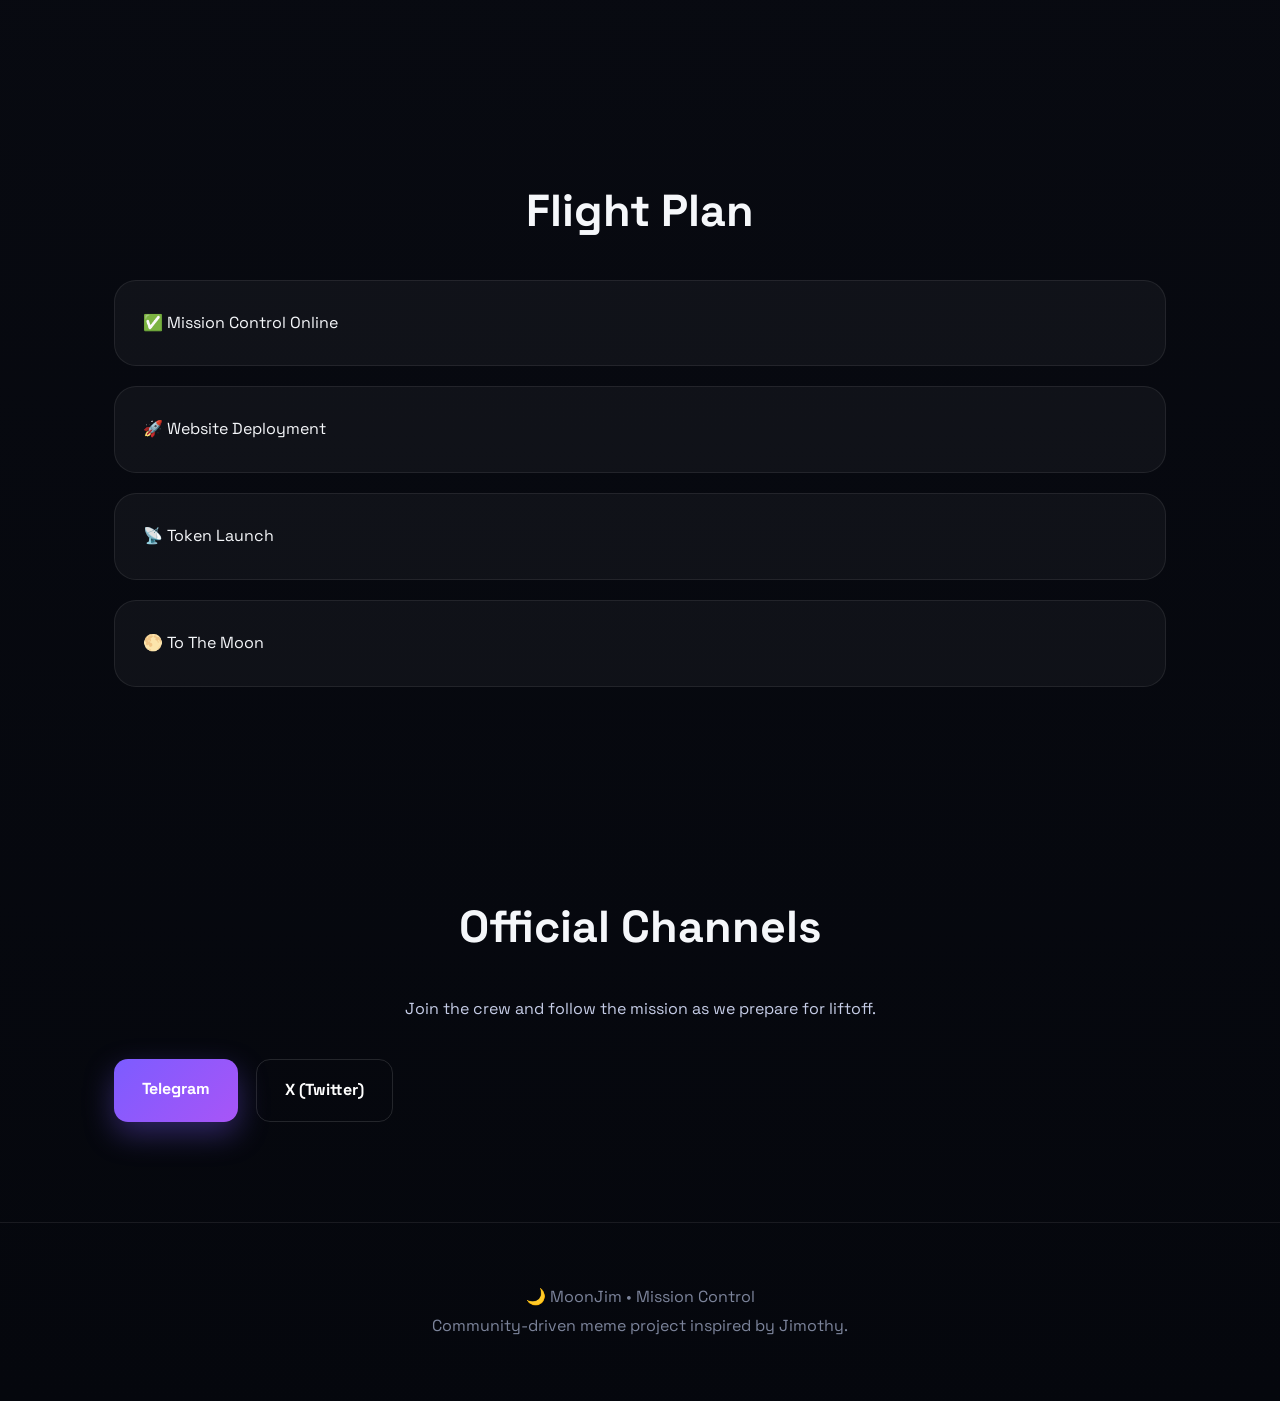
==== commit 4d7ba837: "Update index.html" ====
--- a/index.html
+++ b/index.html
@@ -134,6 +134,16 @@
     <span class="tag">📁 MISSION FILE #001</span>
 
     <h2>Meet Jimothy</h2>
+    <div class="mission-photo">
+
+    <img
+        src="viral-jimothy.jpeg.WEBP"
+        alt="Jimothy, the viral Seattle raccoon">
+
+</div>
+    <p class="photo-caption">
+    The original Jimothy who inspired the MoonJim Expedition.
+</p>
 
     <div class="mission-grid">
 
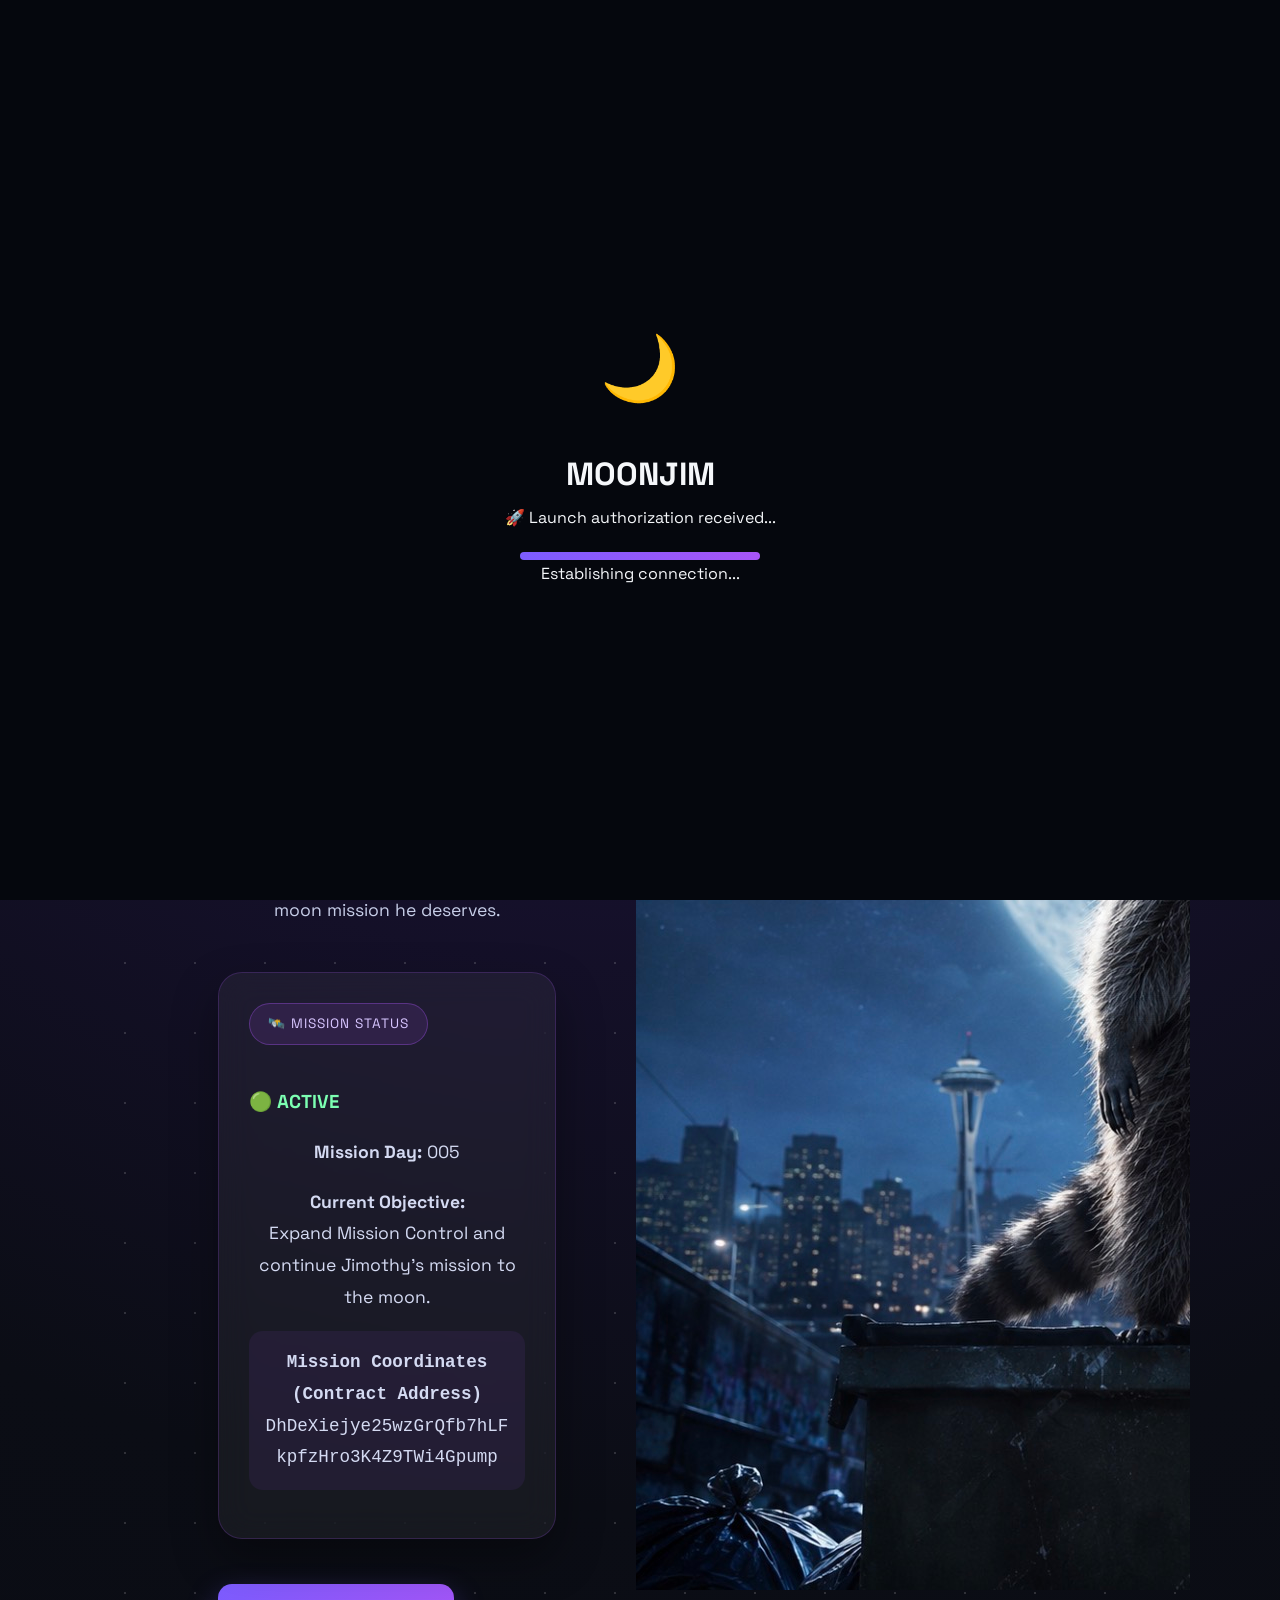
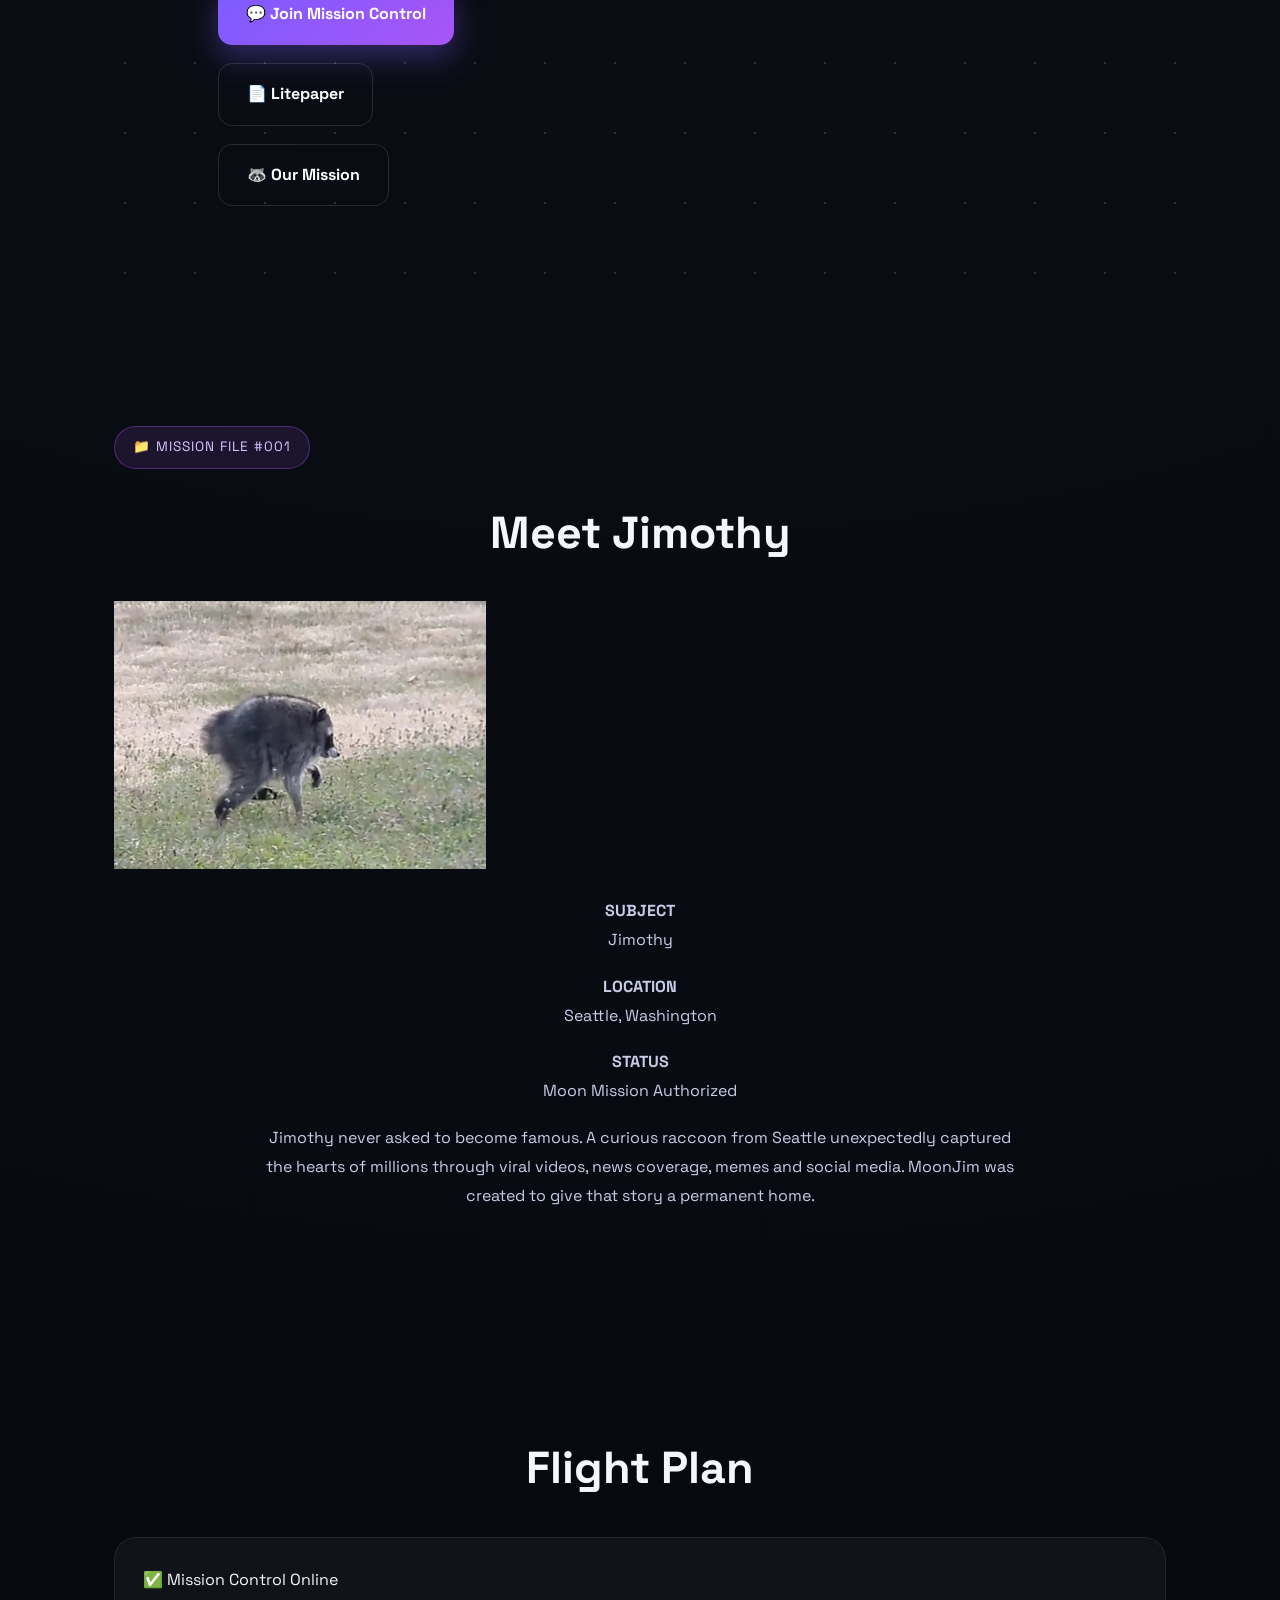
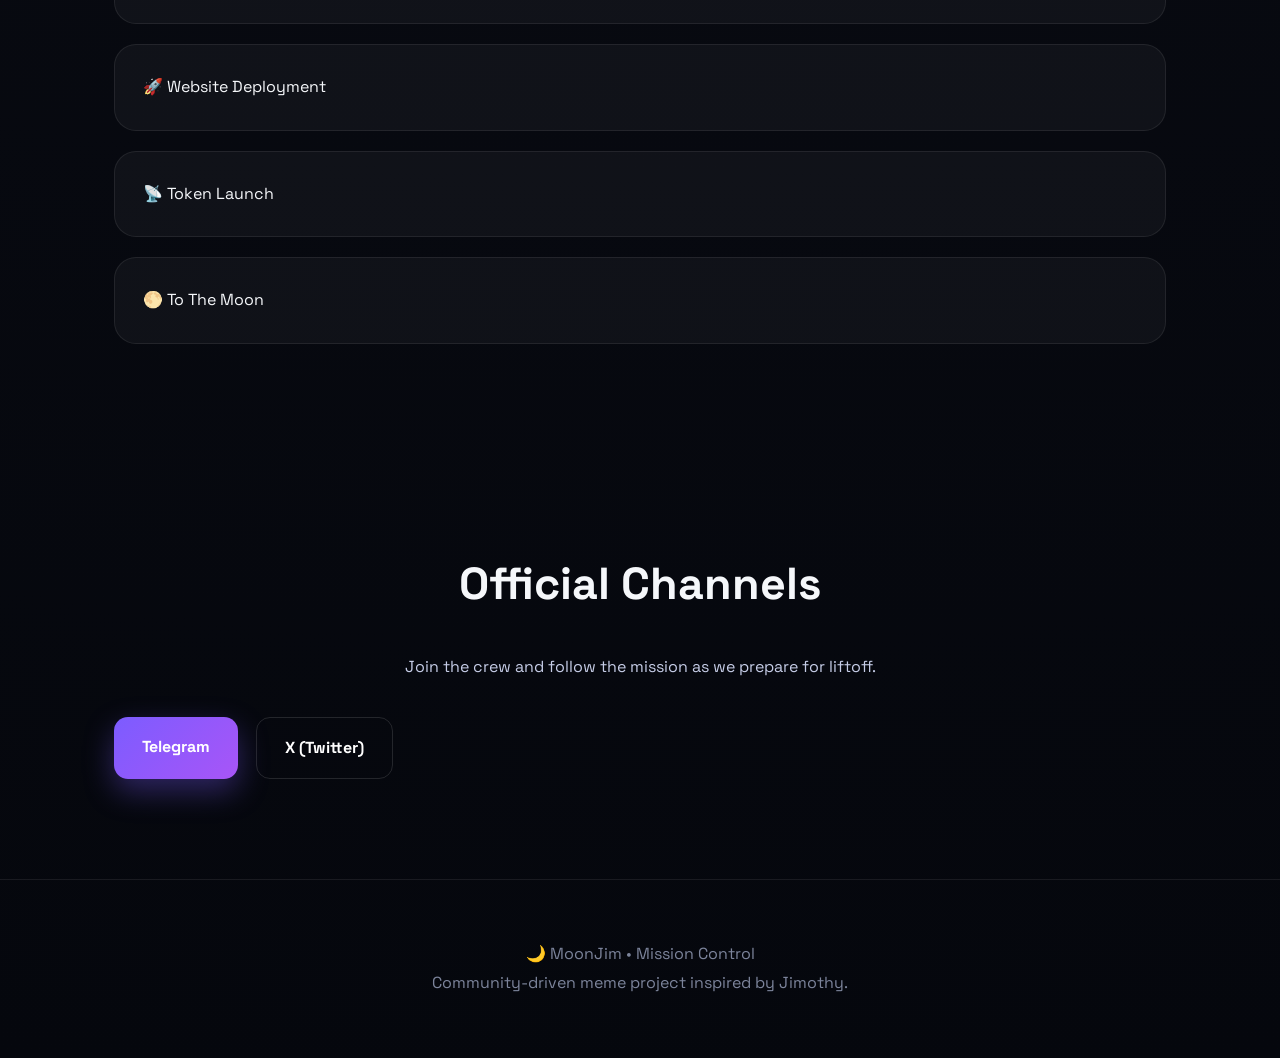
==== commit a6790d96: "Update index.html" ====
--- a/index.html
+++ b/index.html
@@ -134,16 +134,6 @@
     <span class="tag">📁 MISSION FILE #001</span>
 
     <h2>Meet Jimothy</h2>
-    <div class="mission-photo">
-
-    <img
-        src="viral-jimothy.jpeg.WEBP"
-        alt="Jimothy, the viral Seattle raccoon">
-
-</div>
-    <p class="photo-caption">
-    The original Jimothy who inspired the MoonJim Expedition.
-</p>
 
     <div class="mission-grid">
 
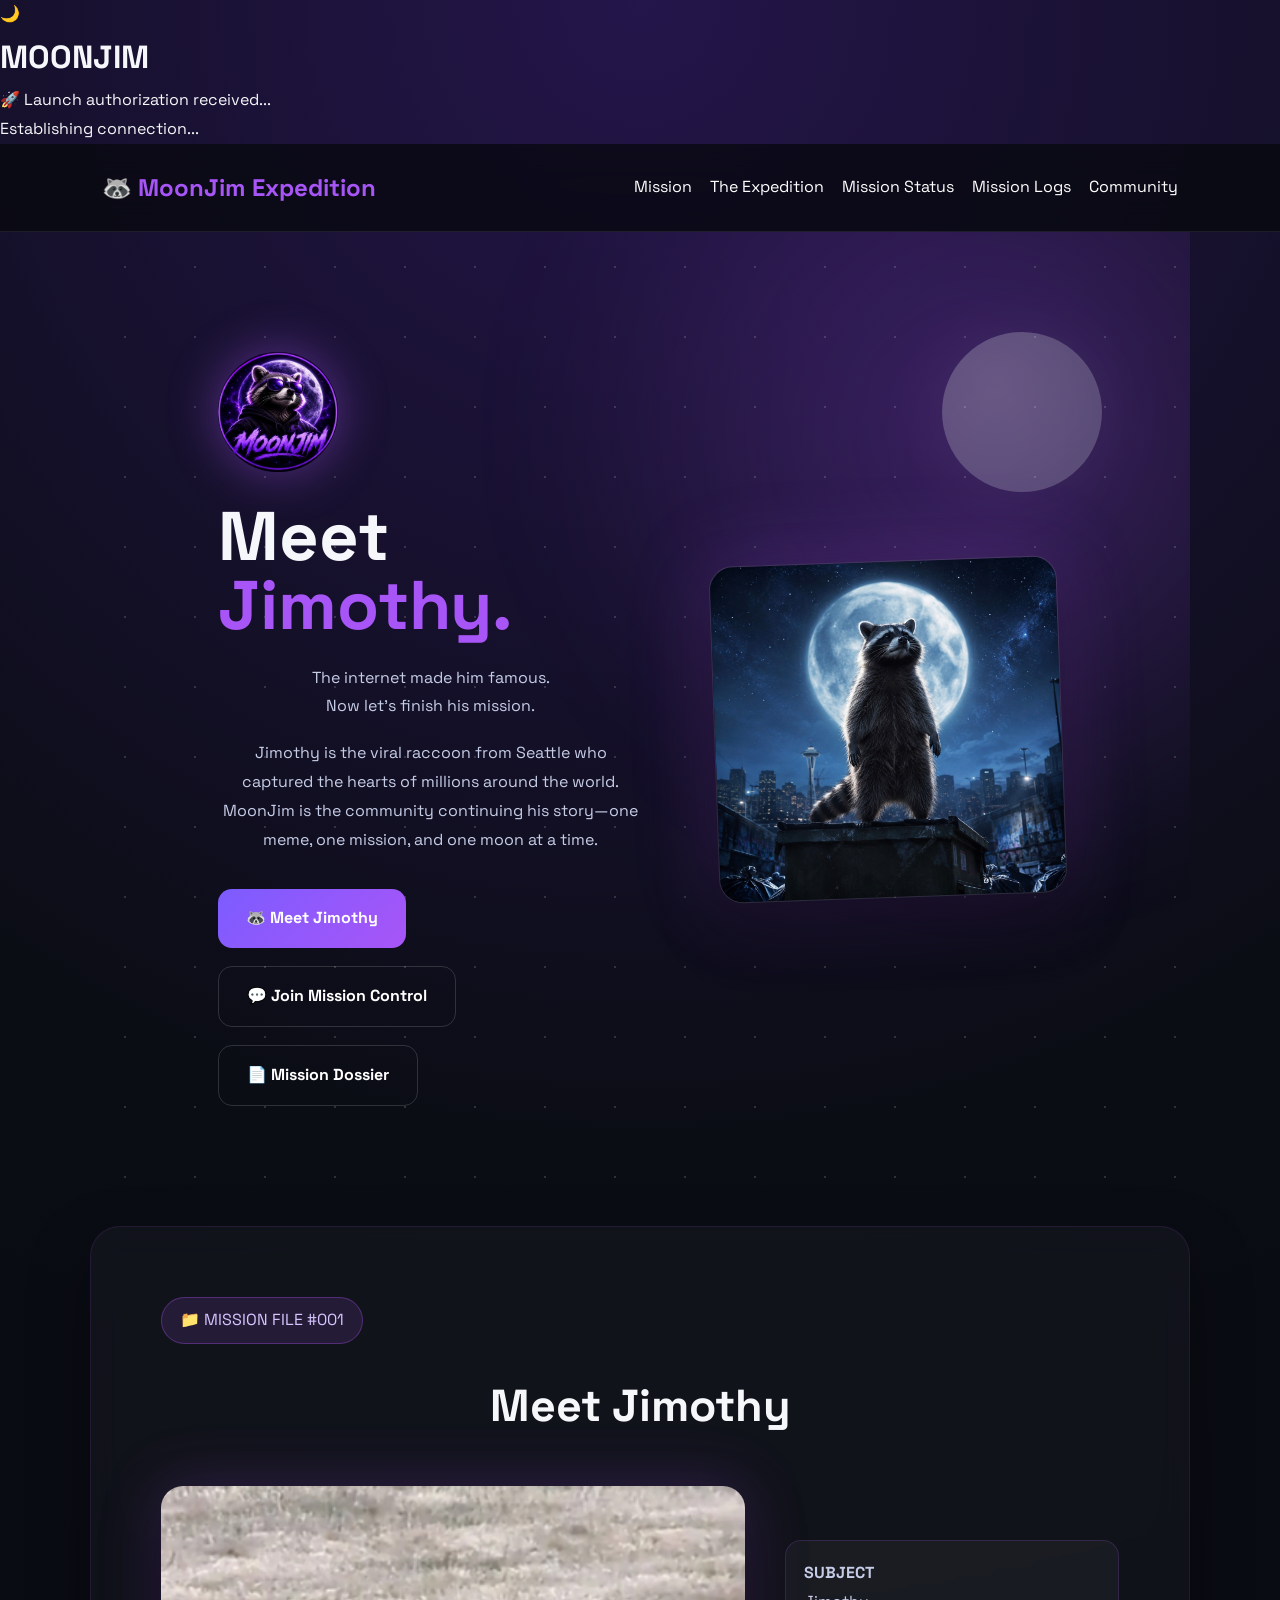
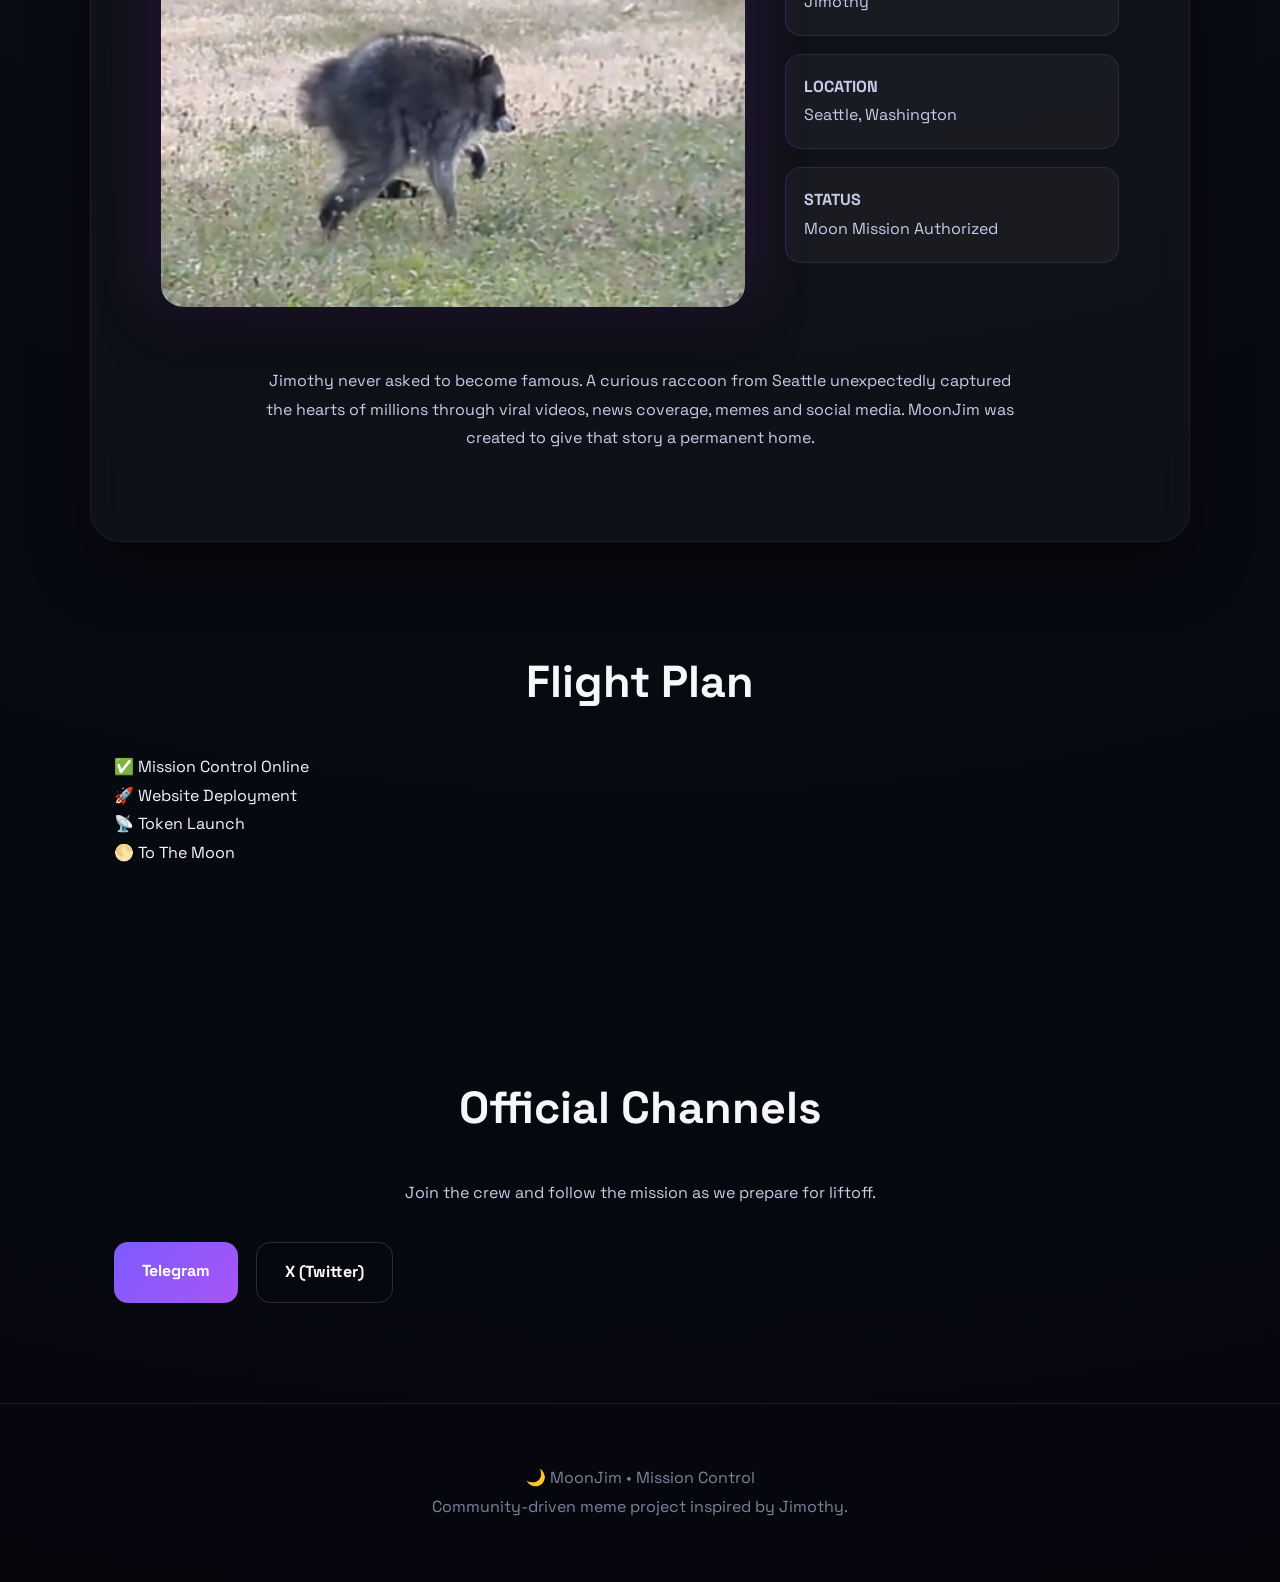
==== commit 66897fc7: "Update index.html" ====
--- a/index.html
+++ b/index.html
@@ -68,56 +68,35 @@
 </div>
 
 <h1>
-    Jimothy's Mission<br>
-    <span>to the Moon.</span>
+    Meet <span>Jimothy.</span>
 </h1>
 
-<p>
-    The internet made him famous.<br>
-    Now let's take him to the moon.
+<p class="hero-intro">
+The internet made him famous.<br>
+Now let's finish his mission.
 </p>
 
-    <p>
-Jimothy, the viral raccoon from Seattle, united millions of people around the world through one unforgettable story.
-
-MoonJim was created to give that story a home, a community, and the moon mission he deserves.
+<p class="hero-story">
+Jimothy is the viral raccoon from Seattle who captured the hearts of millions around the world.
+
+MoonJim is the community continuing his story—one meme, one mission, and one moon at a time.
 </p>
 
-    <div class="mission-status">
-
-    <span class="tag">🛰️ MISSION STATUS</span>
-
-    <h3>🟢 ACTIVE</h3>
-
-    <p><strong>Mission Day:</strong> 005</p>
-
-    <p>
-        <strong>Current Objective:</strong><br>
-        Expand Mission Control and continue Jimothy's mission to the moon.
-    </p>
-
-    <p>
-        <strong>Mission Coordinates (Contract Address)</strong><br>
-DhDeXiejye25wzGrQfb7hLFkpfzHro3K4Z9TWi4Gpump
-    </p>
-
-</div>
-
-        <div class="buttons">
-
-            <a href="https://t.me/moonjimtoken" class="primary">
-               💬 Join Mission Control
-            </a>
-
-            <a href="dossier.html" class="secondary">
-                📄 Litepaper
-            </a>
-
-            <a href="#mission" class="secondary">
-                🦝 Our Mission
-            </a>
-
-        </div>
+    <div class="buttons">
+
+    <a href="#mission" class="primary">
+        🦝 Meet Jimothy
+    </a>
+
+    <a href="https://t.me/moonjimtoken" class="secondary">
+        💬 Join Mission Control
+    </a>
+
+    <a href="dossier.html" class="secondary">
+        📄 Mission Dossier
+    </a>
+
+</div>
 
     </div>
 <div class="hero-image">
--- a/style.css
+++ b/style.css
@@ -1,5 +1,5 @@
 /* ==========================
-   MOONJIM TEMPORARY V2
+   MOONJIM V4
 ========================== */
 
 *{
@@ -27,8 +27,6 @@
 
 }
 
-/* NAV */
-
 nav{
 
     position:sticky;
@@ -67,8 +65,6 @@
 
     flex-wrap:wrap;
 
-    justify-content:center;
-
 }
 
 nav a{
@@ -87,600 +83,440 @@
 
 }
 
-/* HERO */
-
 .hero{
 
-    position: relative;
-
-    display: grid;
-
-    grid-template-columns: 1.1fr .9fr;
-
-    align-items: center;
-
-    gap: 80px;
-
-    padding: 120px 10%;
-
-    overflow: hidden;
-
-}
+    position:relative;
+
+    display:grid;
+
+    grid-template-columns:1.1fr .9fr;
+
+    align-items:center;
+
+    gap:70px;
+
+    padding:120px 10%;
+
+    overflow:hidden;
+
+}
+
+.hero::before{
+
+content:"";
+
+position:absolute;
+
+width:900px;
+
+height:900px;
+
+right:-250px;
+
+top:-250px;
+
+border-radius:50%;
+
+background:
+radial-gradient(circle,rgba(168,85,247,.25),transparent 70%);
+
+filter:blur(60px);
+
+}
+.hero-content{
+
+    position:relative;
+
+    z-index:2;
+
+    max-width:700px;
+
+}
+
 .hero-logo{
 
-    margin-bottom:30px;
-
-}
-
+    margin-bottom:20px;
+
+}
+
+.hero-logo img{
+
+    width:120px;
+
+    border-radius:50%;
+
+    animation:floatLogo 6s ease-in-out infinite;
+
+    box-shadow:0 0 50px rgba(168,85,247,.45);
+
+}
+
+@keyframes floatLogo{
+
+0%{transform:translateY(0);}
+50%{transform:translateY(-8px);}
+100%{transform:translateY(0);}
+
+}
 
 .hero-image{
 
-    display:flex;
-
-    justify-content:center;
-
-    align-items:center;
-
-    position:relative;
-
-}
-.hero-logo img{
-
-width:100px;
-
-animation:floatLogo 6s ease-in-out infinite;
+display:flex;
+justify-content:center;
+align-items:center;
+
+}
+
+.hero-image img{
+
+width:100%;
+max-width:520px;
+
+border-radius:24px;
+
+border:1px solid rgba(255,255,255,.12);
+
+transform:rotate(-2deg);
 
 box-shadow:
-0 0 50px rgba(168,85,247,.45);
-}
-@keyframes floatLogo{
-
-0%{
-transform:translateY(0);
-}
-
-50%{
-transform:translateY(-8px);
-}
-
-100%{
-transform:translateY(0);
-}
-
-}
-
-    border-radius:50%;
-
-    box-shadow:0 0 45px rgba(122,88,255,.45);
-
-}
+0 25px 60px rgba(0,0,0,.45),
+0 0 80px rgba(168,85,247,.30);
+
+transition:.35s;
+
+cursor:default;
+
+}
+
+.hero-image img:hover{
+
+transform:rotate(-2deg) translateY(-6px);
+
+}
+
+.tag{
+
+display:inline-block;
+
+padding:8px 18px;
+
+margin-bottom:22px;
+
+border-radius:999px;
+
+background:rgba(168,85,247,.12);
+
+border:1px solid rgba(168,85,247,.35);
+
+color:#D7C5FF;
+
+}
+
+.hero h1{
+
+font-size:4.3rem;
+
+line-height:1;
+
+margin-bottom:24px;
+
+}
+
+.hero h1 span{
+
+color:#A855F7;
+
+}
+
+.hero p{
+
+max-width:650px;
+
+margin:18px 0;
+
+color:#c6cde7;
+
+}
+.moon{
+
+position:absolute;
+
+right:8%;
+
+top:100px;
+
+width:160px;
+
+height:160px;
+
+opacity:.25;
+
+border-radius:50%;
+
+background:
+radial-gradient(circle at 35% 35%,#fff,#d9dceb 70%);
+
+box-shadow:
+0 0 60px rgba(255,255,255,.18),
+0 0 140px rgba(168,85,247,.18);
+
+}
+
+.stars{
+
+position:absolute;
+
+inset:0;
+
+background-image:
+radial-gradient(white 1px,transparent 1px);
+
+background-size:70px 70px;
+
+opacity:.15;
+
+}
+
+.mission-status{
+
+margin-top:40px;
+
+padding:28px;
+
+border-radius:24px;
+
+background:rgba(255,255,255,.05);
+
+border:1px solid rgba(168,85,247,.20);
+
+backdrop-filter:blur(16px);
+
+box-shadow:0 20px 45px rgba(0,0,0,.35);
+
+}
+
+.mission-status p{
+
+margin:14px 0;
+
+}
+
+.buttons{
+
+display:flex;
+
+gap:18px;
+
+flex-wrap:wrap;
+
+margin-top:35px;
+
+}
+
+.buttons a{
+
+padding:15px 28px;
+
+border-radius:14px;
+
+text-decoration:none;
+
+font-weight:bold;
+
+transition:.25s;
+
+}
+
+.primary{
+
+background:linear-gradient(135deg,#7C5CFF,#A855F7);
+
+color:white;
+
+}
+
+.secondary{
+
+border:1px solid rgba(255,255,255,.15);
+
+color:white;
+
+}
+
+.primary:hover,
+.secondary:hover{
+
+transform:translateY(-4px);
+
+}
+section{
+
+max-width:1100px;
+
+margin:auto;
+
+padding:100px 24px;
+
+}
+
+section h2{
+
+text-align:center;
+
+font-size:2.8rem;
+
+margin-bottom:30px;
+
+}
+
+section p{
+
+max-width:760px;
+
+margin:18px auto;
+
+text-align:center;
+
+color:#c6cde7;
+
+}
+
+.mission-file{
+
+background:rgba(255,255,255,.03);
+
+border:1px solid rgba(168,85,247,.12);
+
+border-radius:30px;
+
+padding:70px;
+
+backdrop-filter:blur(16px);
+
+box-shadow:0 25px 60px rgba(0,0,0,.35);
+
+}
+
+.mission-grid{
+
+display:grid;
+
+grid-template-columns:1.4fr .8fr;
+
+gap:40px;
+
+align-items:center;
+
+margin-top:40px;
+
+}
+
+.mission-photo img{
+
+width:100%;
+
+border-radius:22px;
+
+box-shadow:
+0 25px 60px rgba(0,0,0,.45),
+0 0 60px rgba(168,85,247,.25);
+
+}
+
+.mission-details{
+
+display:flex;
+
+flex-direction:column;
+
+gap:18px;
+
+}
+
+.mission-details p{
+
+padding:18px;
+
+margin:0;
+
+text-align:left;
+
+border-radius:16px;
+
+background:rgba(255,255,255,.04);
+
+border:1px solid rgba(168,85,247,.18);
+
+}
+
+.story{
+
+margin-top:50px;
+
+}
+
+footer{
+
+padding:60px 20px;
+
+text-align:center;
+
+color:#7c849b;
+
+border-top:1px solid rgba(255,255,255,.08);
+
+}
+
+@media(max-width:900px){
+
+nav{
+
+flex-direction:column;
+
+gap:18px;
+
+}
+
+.hero{
+
+grid-template-columns:1fr;
+
+text-align:center;
+
+gap:40px;
+
+padding:120px 20px 80px;
+
+}
+
+.hero-image{
+
+order:-1;
+
+}
+
 .hero-image img{
 
-    width:100%;
-
-    max-width:520px;
-       transform:rotate(-2deg);
-       
-
-    border-radius:24px;
-
-    border:1px solid rgba(255,255,255,.12);
-
-    box-shadow:
-        0 0 80px rgba(115,84,255,.30),
-        0 25px 60px rgba(0,0,0,.45);
-
-    transition:.35s;
-
-}
-.hero-image img:hover{
-
-    transform:translateY(-6px);
-
-}
-
-.hero::before{
-
-content:"";
-
-position:absolute;
-
-width:900px;
-
-height:900px;
-
-right:-250px;
-
-top:-250px;
-
-border-radius:50%;
-
-background:
-
-radial-gradient(circle,
-
-rgba(168,85,247,.28),
-
-transparent 70%);
-
-filter:blur(60px);
-
-}
-
-.hero-content{
-
-position:relative;
-
-z-index:2;
-
-max-width:700px;
-
-}
-
-.tag{
-
-display:inline-block;
-
-padding:8px 18px;
-
-margin-bottom:24px;
-
-border-radius:999px;
-
-background:rgba(168,85,247,.12);
-
-border:1px solid rgba(168,85,247,.35);
-
-color:#D7C5FF;
-
-font-size:.85rem;
-
-letter-spacing:1px;
-
-}
-
-.hero h1{
-
-font-size:4.4rem;
-
-line-height:1;
-
-margin-bottom:24px;
-
-}
-
-.hero h1 span{
-
-color:#A855F7;
-
-}
-
-.hero p{
-
-
-   
-max-width:650px;
-
-margin:20px 0;
-
-font-size:1.1rem;
-
-color:#c6cde7;
-
-}
-
-/* MOON */
-
-.moon{
-
-position:absolute;
-
-right:6%;
-
-top:90px;
-
-width:220px;
-
-height:220px;
-
-border-radius:50%;
-
-background:
-
-radial-gradient(circle at 35% 35%,
-
-#fff,
-
-#d9dceb 70%);
-
-box-shadow:
-
-0 0 60px rgba(255,255,255,.18),
-
-0 0 140px rgba(168,85,247,.18);
-
-}
-
-/* STARS */
-
-.stars{
-
-position:absolute;
-
-inset:0;
-
-background-image:
-
-radial-gradient(white 1px,transparent 1px);
-
-background-size:70px 70px;
-
-opacity:.15;
-
-}
-
-/* MISSION STATUS */
-
-.mission-status{
-
-margin:45px auto;
-
-max-width:720px;
-
-padding:30px;
-
-border-radius:24px;
-
-background:rgba(255,255,255,.05);
-
-border:1px solid rgba(168,85,247,.20);
-
-backdrop-filter:blur(16px);
-
-text-align:left;
-
-box-shadow:
-
-0 20px 45px rgba(0,0,0,.35);
-
-}
-
-.mission-status h3{
-
-margin:16px 0;
-
-color:#7CFFB2;
-
-}
-
-.mission-status p{
-
-margin:18px 0;
-
-color:#d4daf2;
-
-}
-
-.mission-status p:last-child{
-
-padding:16px;
-
-border-radius:14px;
-
-background:rgba(168,85,247,.08);
-
-font-family:monospace;
-
-overflow-wrap:anywhere;
-
-word-break:break-word;
-
-}
-
-/* BUTTONS */
+max-width:340px;
+
+}
 
 .buttons{
 
-display:flex;
-
-justify-content:flex-start;
-
-flex-wrap:wrap;
-
-gap:18px;
-
-margin-top:35px;
-
-}
-
-.buttons a{
-
-padding:16px 28px;
-
-border-radius:14px;
-
-font-weight:bold;
-
-text-decoration:none;
-
-transition:.25s;
-
-}
-
-.primary{
-
-background:linear-gradient(135deg,#7C5CFF,#A855F7);
-
-color:white;
-
-box-shadow:0 12px 30px rgba(124,92,255,.35);
-
-}
-
-.primary:hover{
-
-transform:translateY(-4px);
-
-}
-
-.secondary{
-
-border:1px solid rgba(255,255,255,.12);
-
-color:white;
-
-}
-
-.secondary:hover{
-
-background:rgba(255,255,255,.05);
-
-}
-
-/* SECTIONS */
-
-section{
-
-max-width:1100px;
-
-margin:auto;
-
-padding:100px 24px;
-
-}
-
-section h2{
+justify-content:center;
+
+}
+
+.mission-grid{
+
+grid-template-columns:1fr;
+
+}
+
+.mission-details p{
 
 text-align:center;
 
-font-size:2.8rem;
-
-margin-bottom:28px;
-
-}
-
-section p{
-
-max-width:760px;
-
-margin:18px auto;
-
-text-align:center;
-
-color:#c6cde7;
-
-}
-
-/* CARDS */
-
-.card{
-
-padding:28px;
-
-margin-top:20px;
-
-border-radius:22px;
-
-background:rgba(255,255,255,.04);
-
-border:1px solid rgba(255,255,255,.08);
-
-transition:.25s;
-
-}
-
-.card:hover{
-
-transform:translateY(-5px);
-
-border-color:#A855F7;
-
-}
-
-/* FOOTER */
-
-footer{
-
-padding:60px 20px;
-
-text-align:center;
-
-color:#7c849b;
-
-border-top:1px solid rgba(255,255,255,.08);
-
-}
-
-/* LOADER */
-
-#loader{
-
-position:fixed;
-
-inset:0;
-
-display:flex;
-
-justify-content:center;
-
-align-items:center;
-
-background:#05070d;
-
-z-index:9999;
-
-transition:.8s;
-
-}
-#loader.hidden{
-
-    opacity:0;
-
-    visibility:hidden;
-
-    pointer-events:none;
-
-}
-
-.loader-content{
-
-text-align:center;
-
-}
-
-.loader-logo{
-
-font-size:64px;
-
-margin-bottom:20px;
-
-}
-
-.loader-bar{
-
-width:240px;
-
-height:8px;
-
-margin:auto;
-
-margin-top:20px;
-
-border-radius:999px;
-
-overflow:hidden;
-
-background:rgba(255,255,255,.08);
-
-}
-
-.loader-progress{
-
-height:100%;
-
-width:100%;
-
-background:linear-gradient(90deg,#7C5CFF,#A855F7);
-
-animation:loading 3s linear;
-
-}
-
-@keyframes loading{
-
-from{width:0;}
-
-to{width:100%;}
-
-}
-
-/* MOBILE */
-
-@media(max-width:768px){
-
-nav{
-
-flex-direction:column;
-
-gap:18px;
-
-}
-
-.hero{
-
-padding:120px 20px 80px;
-
-}
-
-.hero h1{
-
-font-size:2.8rem;
-
-}
-
-.hero p{
-
-font-size:1rem;
-
-}
-
-.moon{
-
-width:140px;
-
-height:140px;
-
-right:-30px;
-
-opacity:.35;
-
-}
-
-.buttons{
-
-flex-direction:column;
-
-align-items:center;
-
-}
-
-.buttons a{
-
-width:100%;
-
-max-width:320px;
-
-}
-
-.mission-status{
-
-text-align:center;
-
-}
-
-}
-@media (max-width:900px){
-
-.hero{
-
-grid-template-columns:1fr;
-
-text-align:center;
-
-gap:40px;
-
-}
-
-.hero-image{
-
-order:-1;
-
-}
-
-.hero-image img{
-
-max-width:340px;
-
-}
-
-}
+}
+
+}
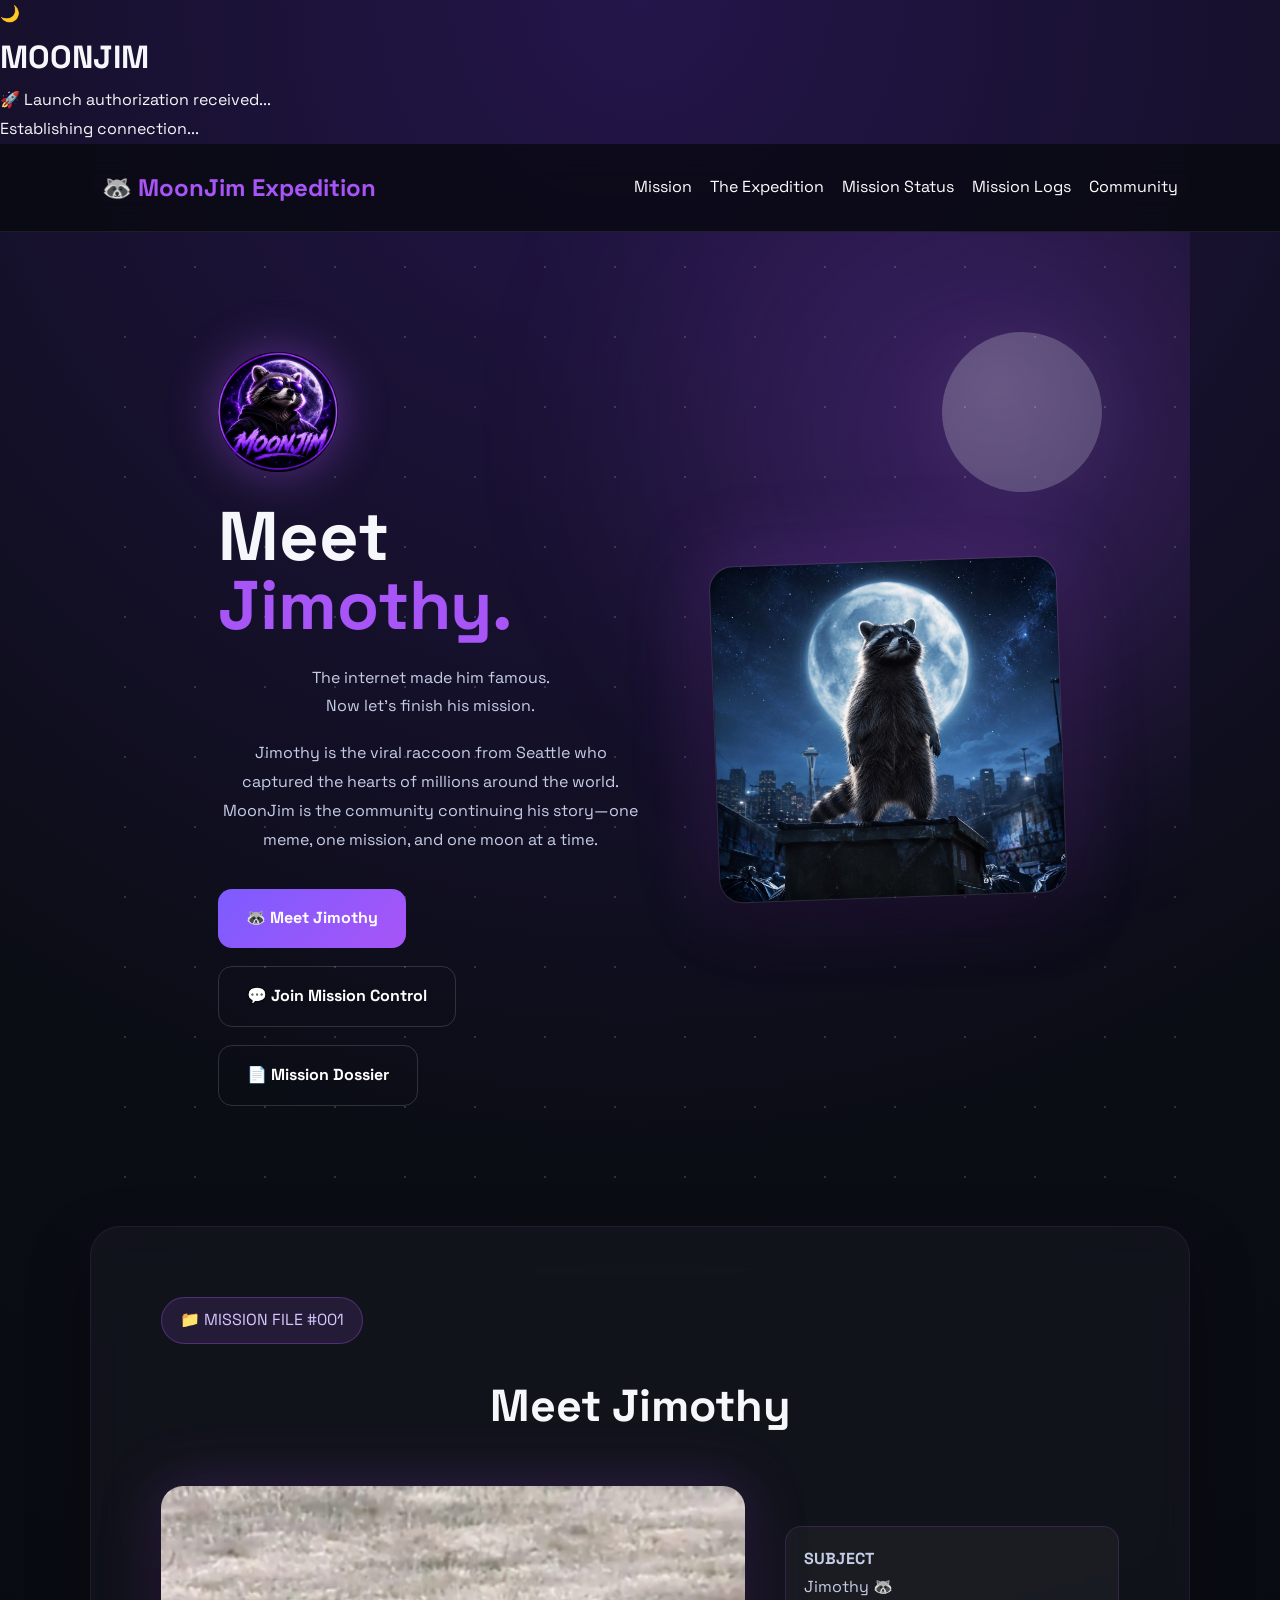
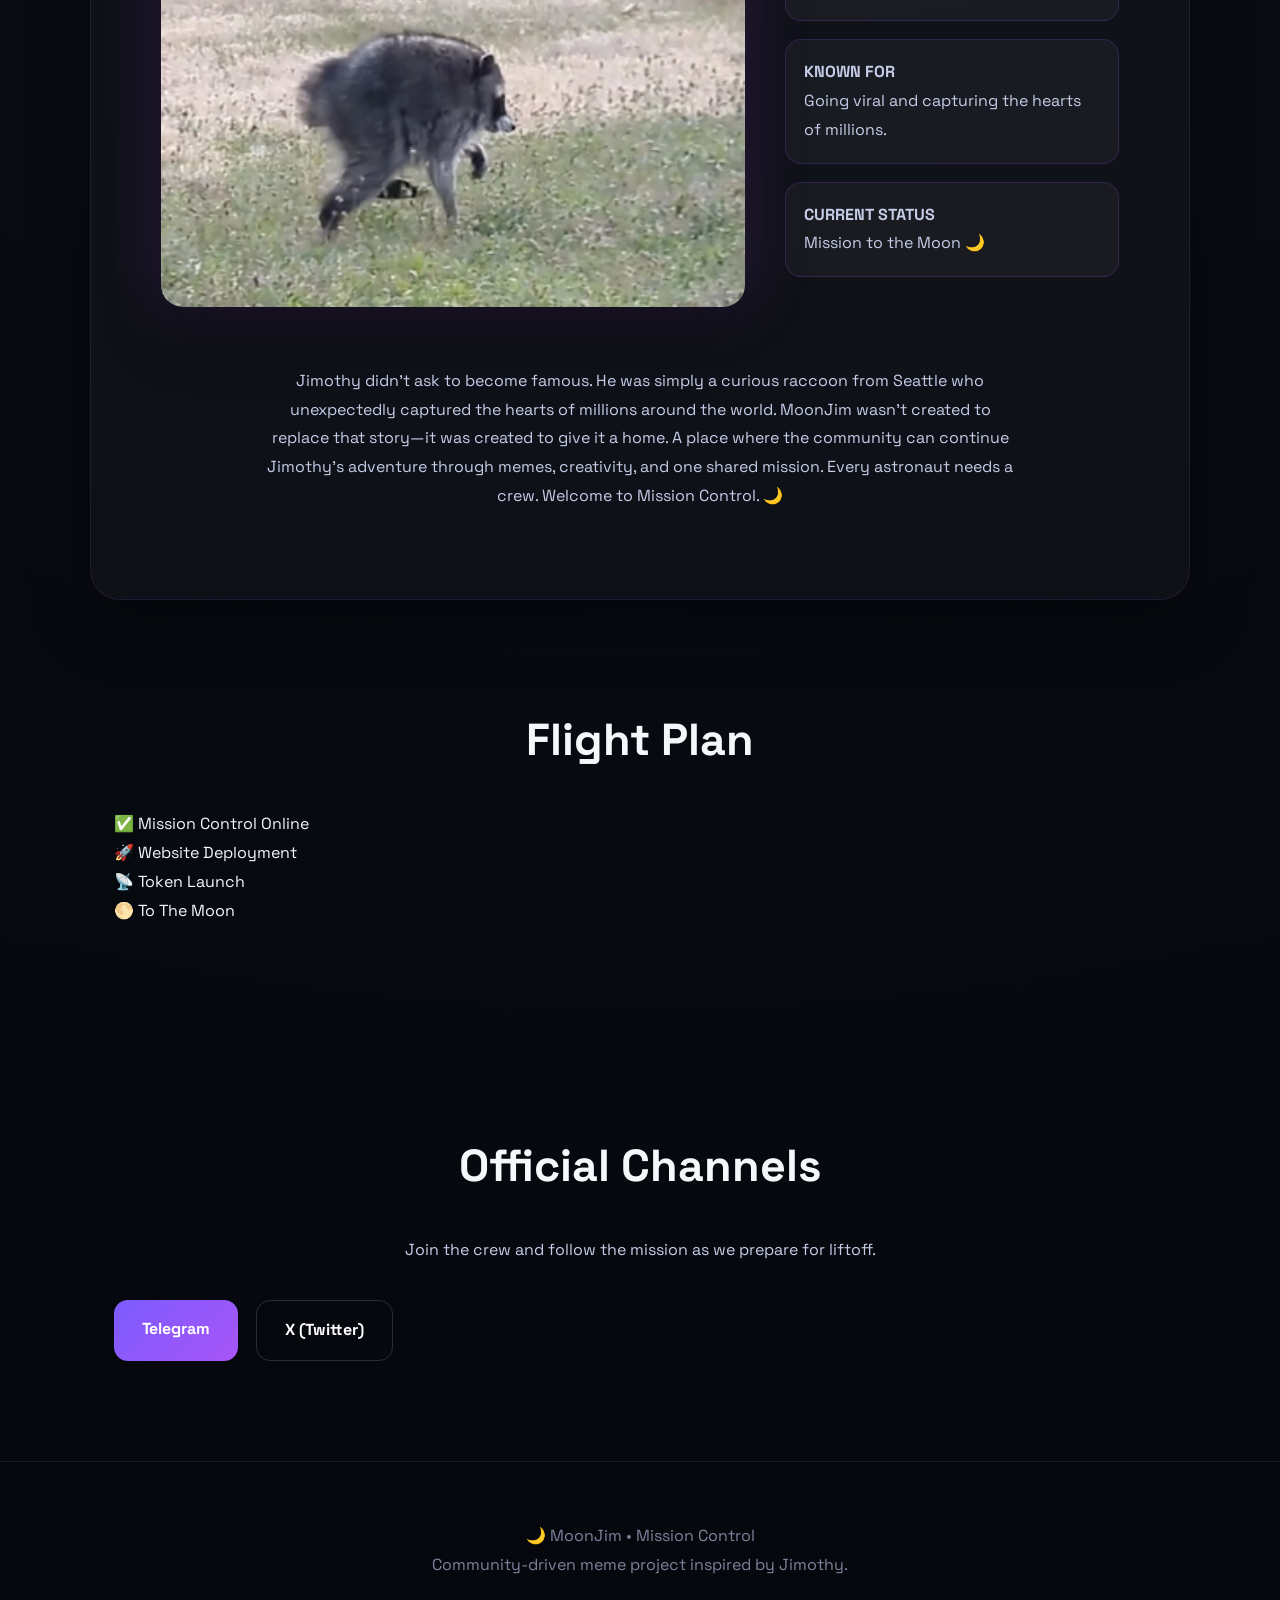
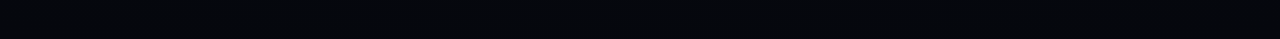
==== commit ddc71ad1: "Update index.html V5 and hero mission update" ====
--- a/index.html
+++ b/index.html
@@ -122,25 +122,25 @@
 
         <div class="mission-details">
 
-            <p><strong>SUBJECT</strong><br>Jimothy</p>
-
-            <p><strong>LOCATION</strong><br>Seattle, Washington</p>
-
-            <p><strong>STATUS</strong><br>Moon Mission Authorized</p>
-
+    <p><strong>SUBJECT</strong><br>Jimothy 🦝</p>
+
+<p><strong>KNOWN FOR</strong><br>Going viral and capturing the hearts of millions.</p>
+
+<p><strong>CURRENT STATUS</strong><br>Mission to the Moon 🌙</p>
         </div>
 
     </div>
 
     <p class="story">
-
-        Jimothy never asked to become famous.
-
-        A curious raccoon from Seattle unexpectedly captured the hearts
-        of millions through viral videos, news coverage, memes and social media.
-
-        MoonJim was created to give that story a permanent home.
-
+        Jimothy didn't ask to become famous.
+
+He was simply a curious raccoon from Seattle who unexpectedly captured the hearts of millions around the world.
+
+MoonJim wasn't created to replace that story—it was created to give it a home. A place where the community can continue Jimothy's adventure through memes, creativity, and one shared mission.
+
+Every astronaut needs a crew.
+
+Welcome to Mission Control. 🌙
     </p>
 
 </section>
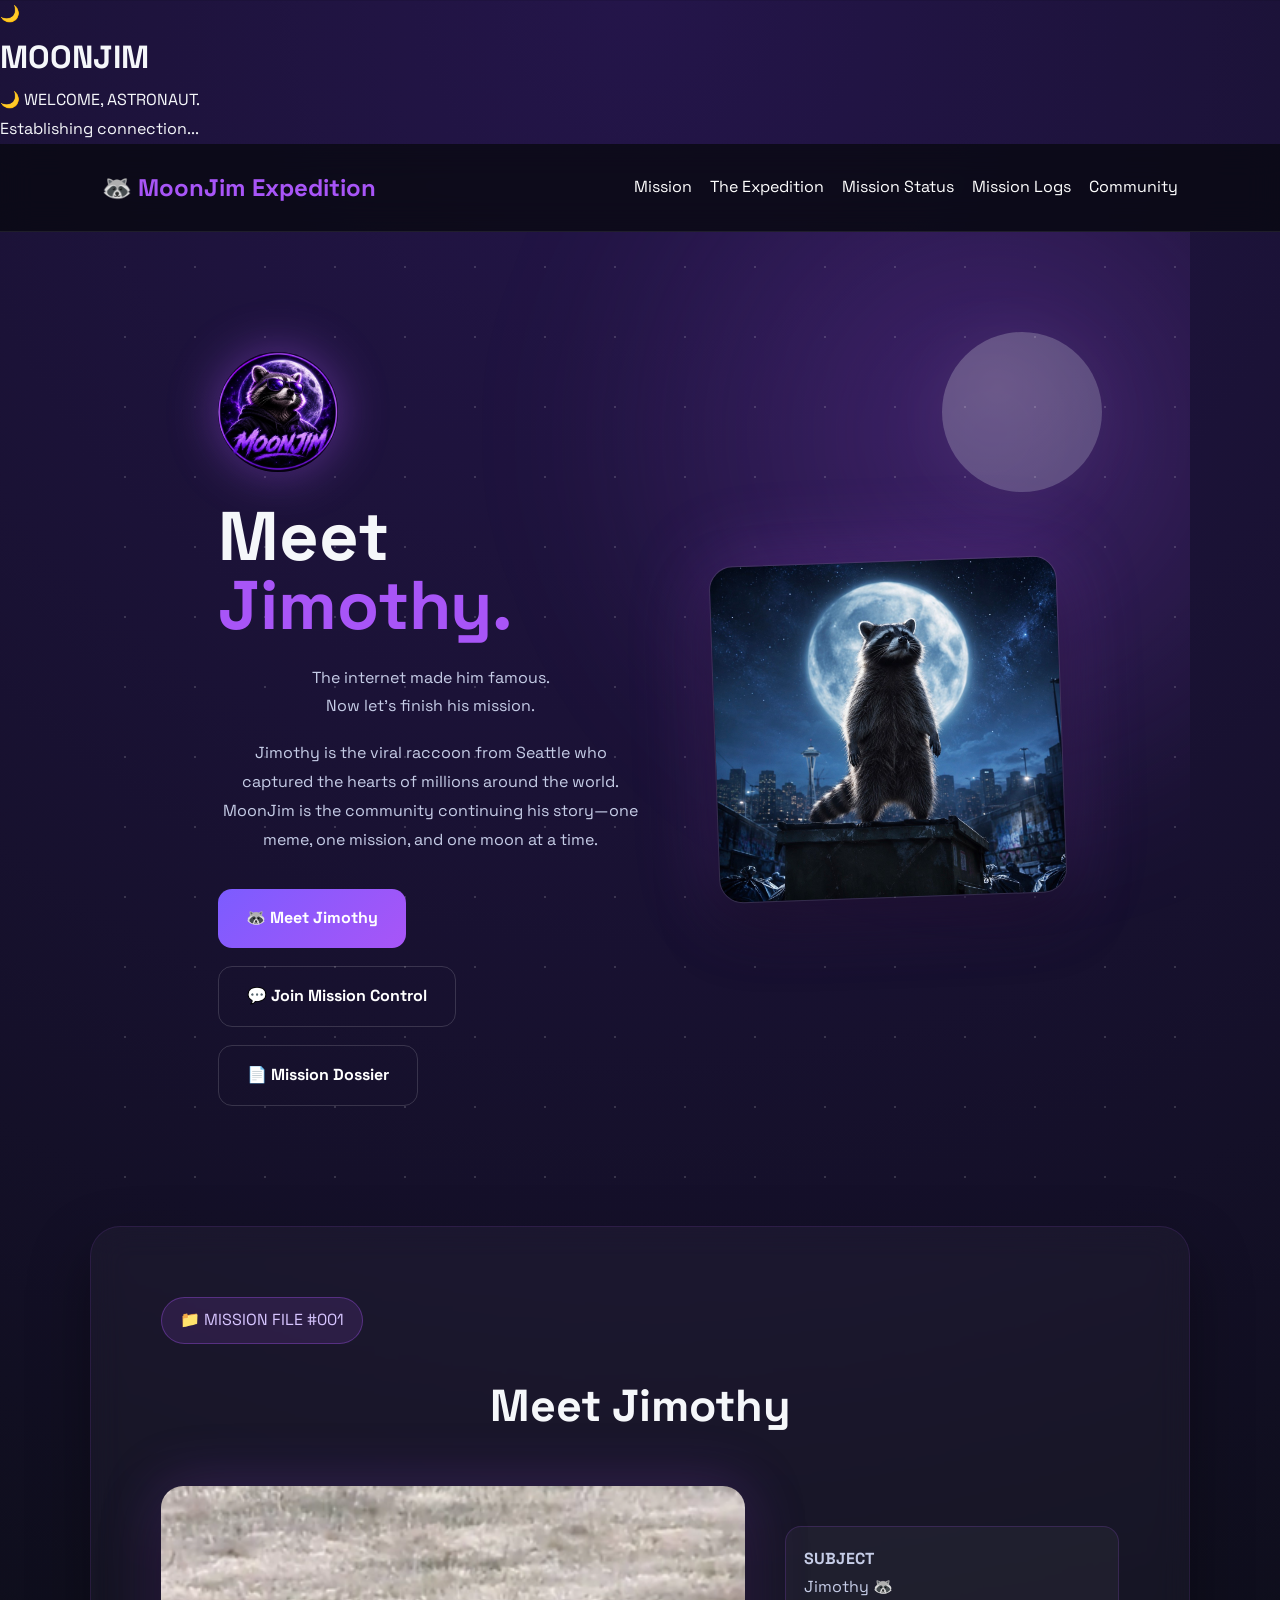
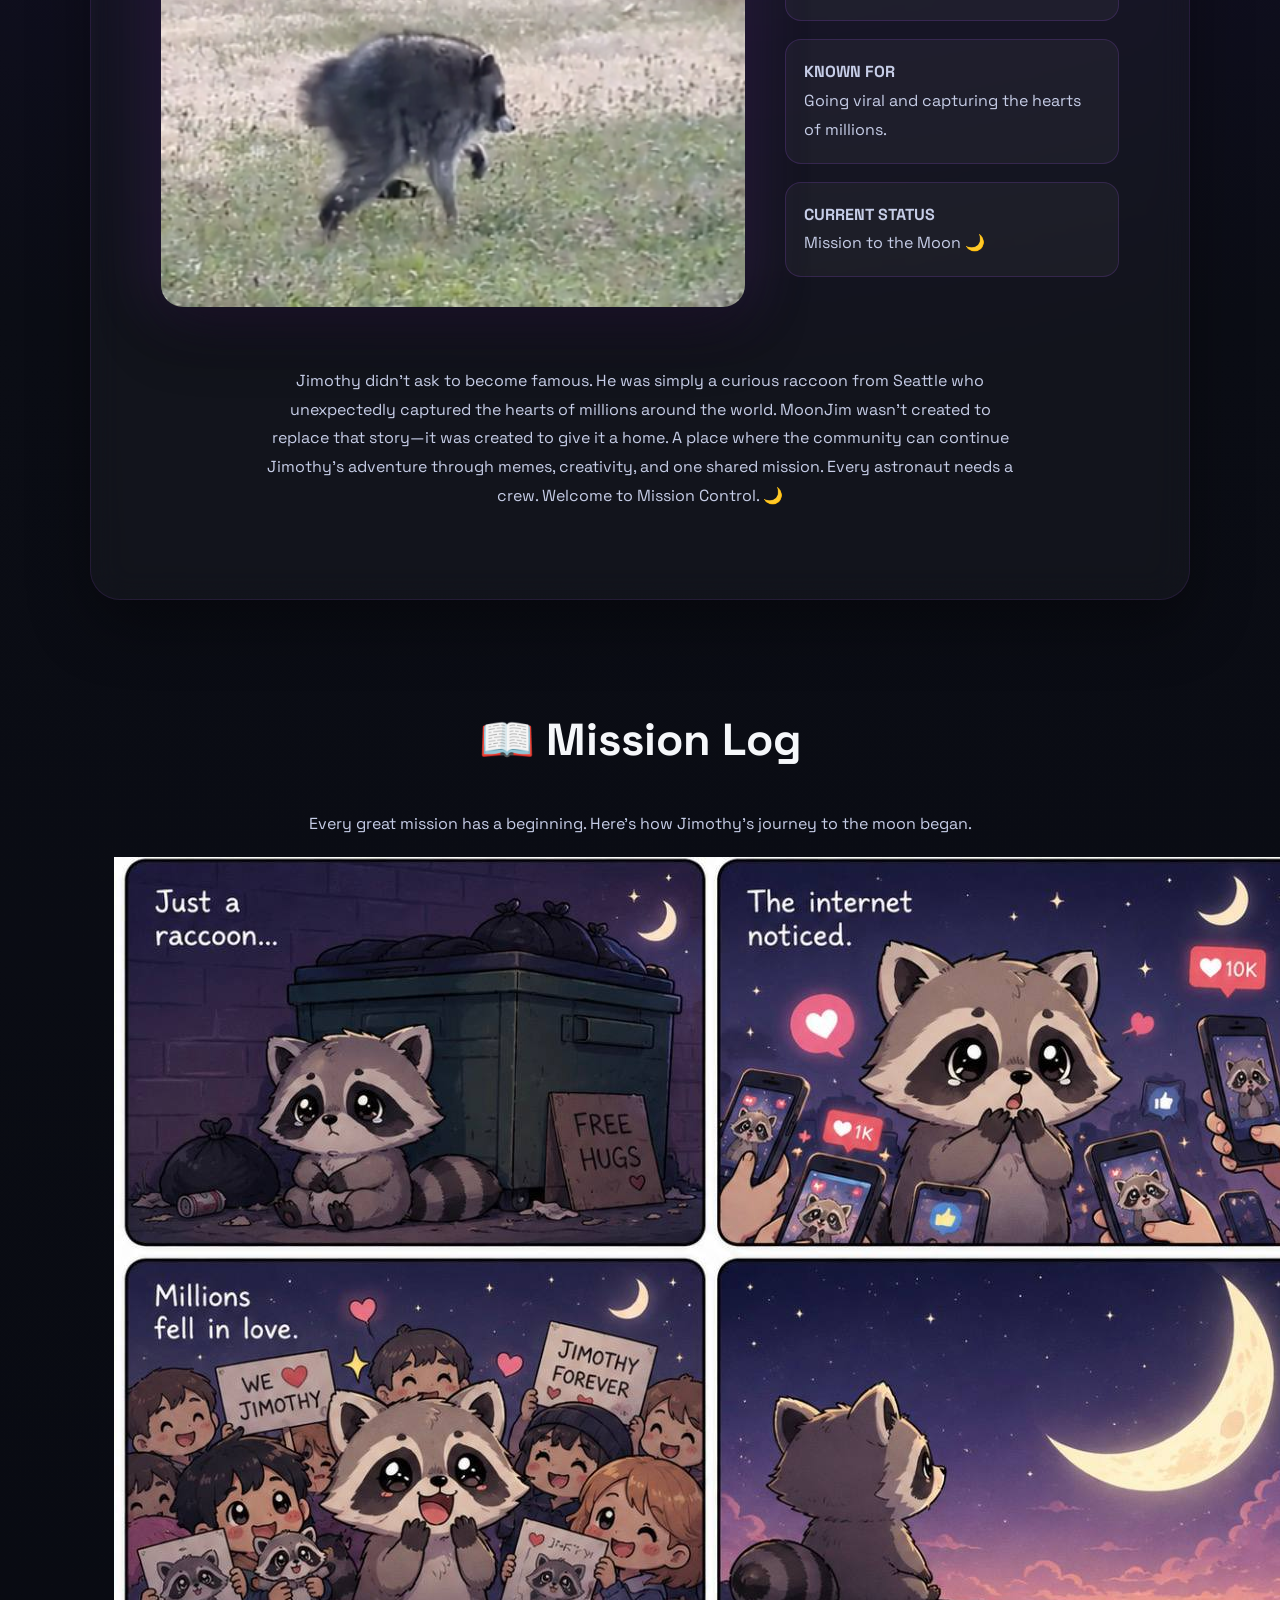
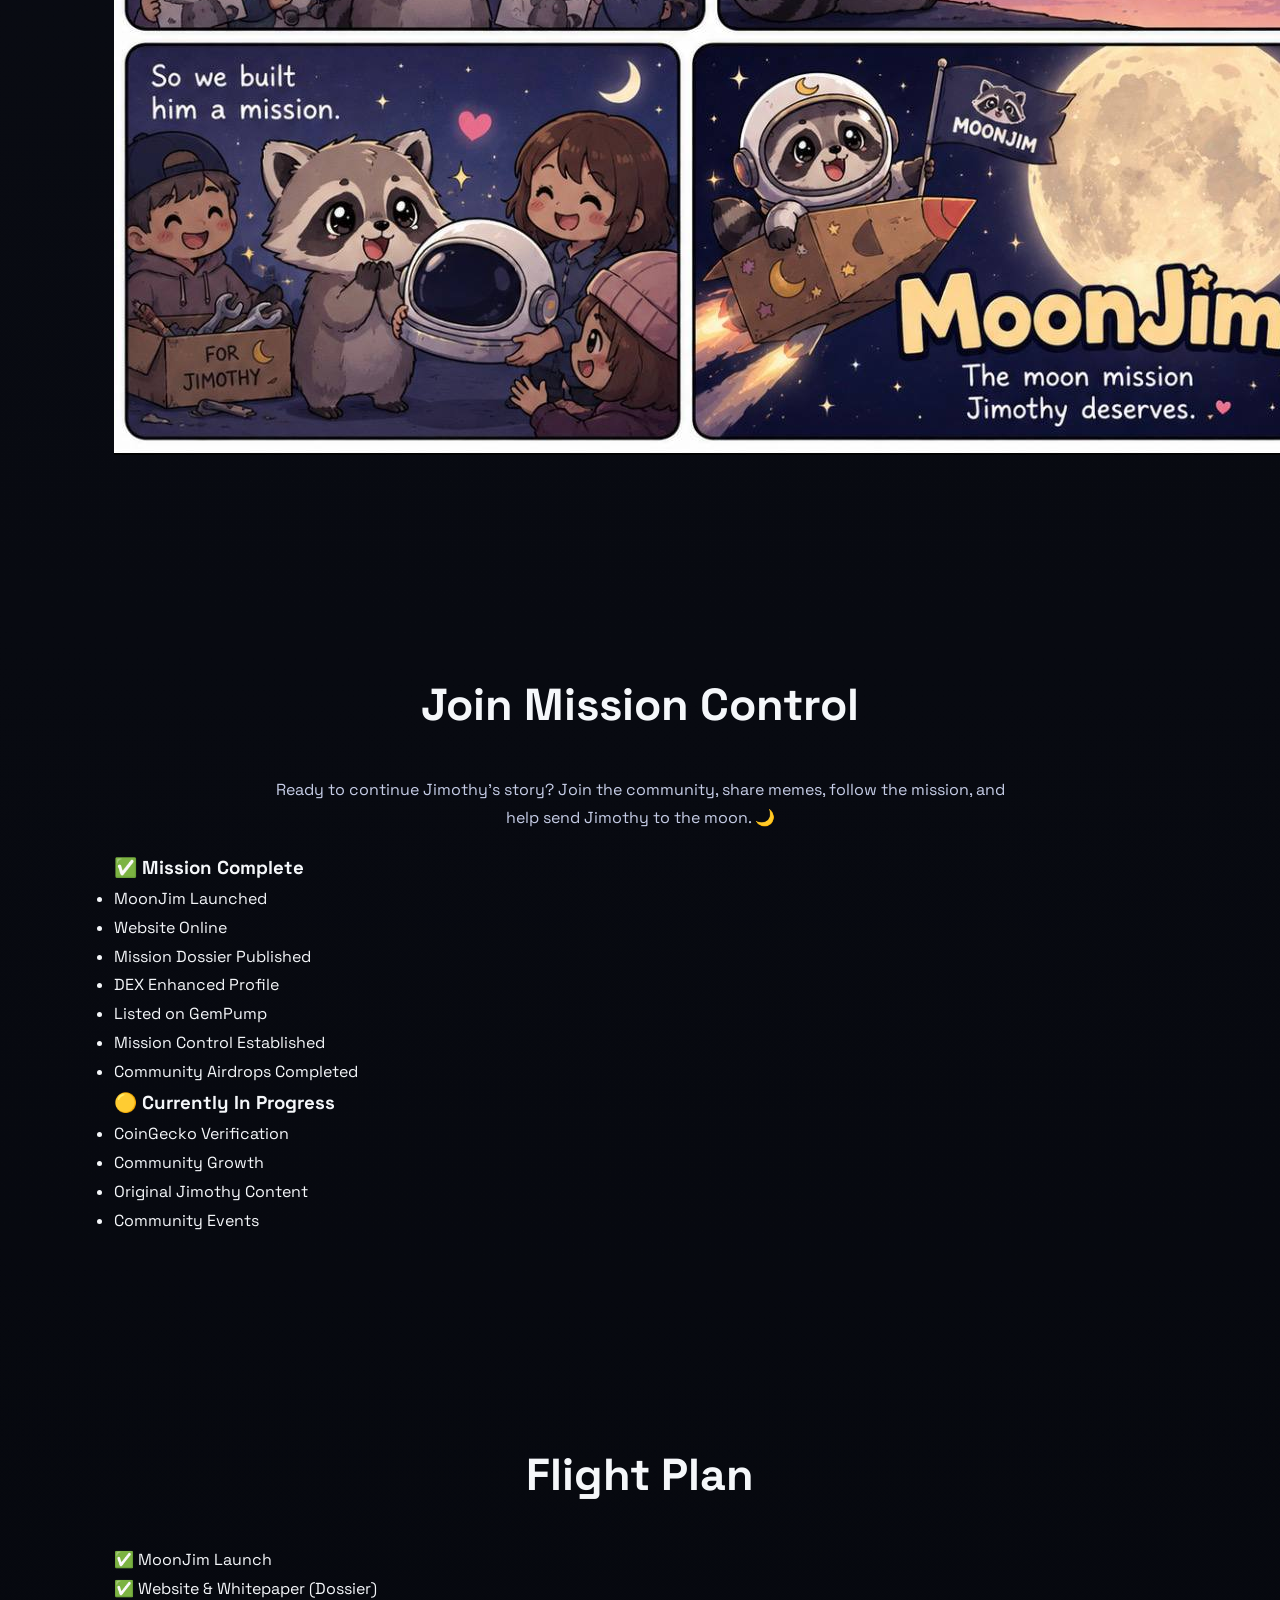
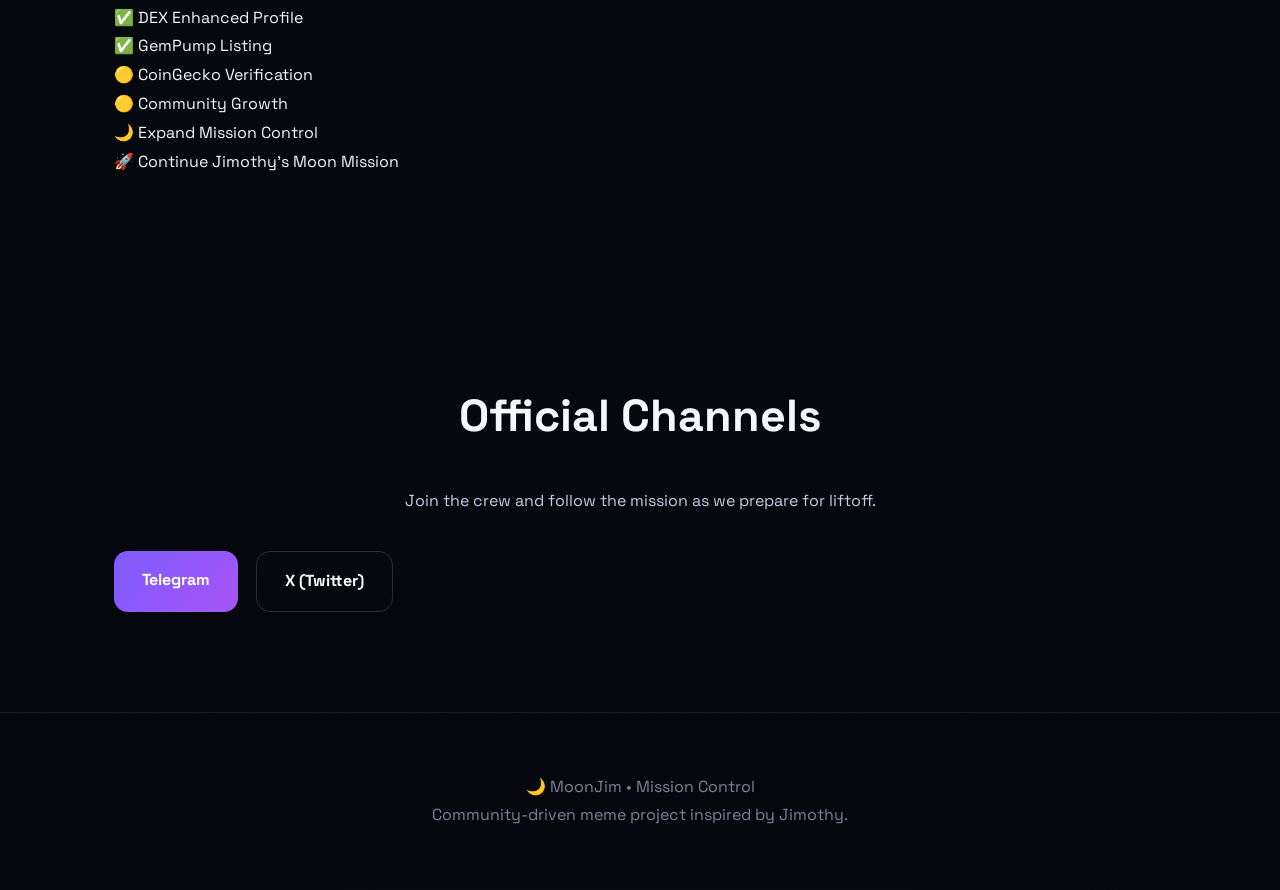
==== commit 6a5f539f: "Update index.html" ====
--- a/index.html
+++ b/index.html
@@ -144,27 +144,93 @@
     </p>
 
 </section>
-
+<section id="comic">
+
+    <h2>📖 Mission Log</h2>
+
+    <p>
+        Every great mission has a beginning.
+        Here's how Jimothy's journey to the moon began.
+    </p>
+
+    <img src="comic.jpeg.JPG"
+         alt="Jimothy's Mission Comic"
+         class="comic-image">
+
+</section>
+    <section id="progress">
+
+   <h2>Join Mission Control</h2>
+
+<p>
+Ready to continue Jimothy's story?
+
+Join the community, share memes, follow the mission, and help send Jimothy to the moon. 🌙
+</p>
+
+    <div class="progress-complete">
+
+        <h3>✅ Mission Complete</h3>
+
+        <ul>
+            <li>MoonJim Launched</li>
+            <li>Website Online</li>
+            <li>Mission Dossier Published</li>
+            <li>DEX Enhanced Profile</li>
+            <li>Listed on GemPump</li>
+            <li>Mission Control Established</li>
+            <li>Community Airdrops Completed</li>
+        </ul>
+
+        <h3>🟡 Currently In Progress</h3>
+
+        <ul>
+            <li>CoinGecko Verification</li>
+            <li>Community Growth</li>
+            <li>Original Jimothy Content</li>
+            <li>Community Events</li>
+        </ul>
+
+    </div>
+
+</section>
 <section id="roadmap">
 
     <h2>Flight Plan</h2>
 
     <div class="card">
-        ✅ Mission Control Online
-    </div>
-
-    <div class="card">
-        🚀 Website Deployment
-    </div>
-
-    <div class="card">
-        📡 Token Launch
-    </div>
-
-    <div class="card">
-        🌕 To The Moon
-    </div>
-
+        ✅ MoonJim Launch
+    </div>
+
+    <div class="card">
+        ✅ Website & Whitepaper (Dossier)
+    </div>
+
+    <div class="card">
+        ✅ DEX Enhanced Profile
+    </div>
+
+    <div class="card">
+        ✅ GemPump Listing
+    </div>
+
+    
+    <div class="card">
+        🟡 CoinGecko Verification
+    </div>
+    
+<div class="card">
+     🟡 Community Growth
+    </div>
+
+    <div class="card">
+     🌙 Expand Mission Control
+    </div>
+
+    <div class="card">
+     🚀 Continue Jimothy's Moon Mission
+    </div>
+    
 </section>
 
 <section id="community">
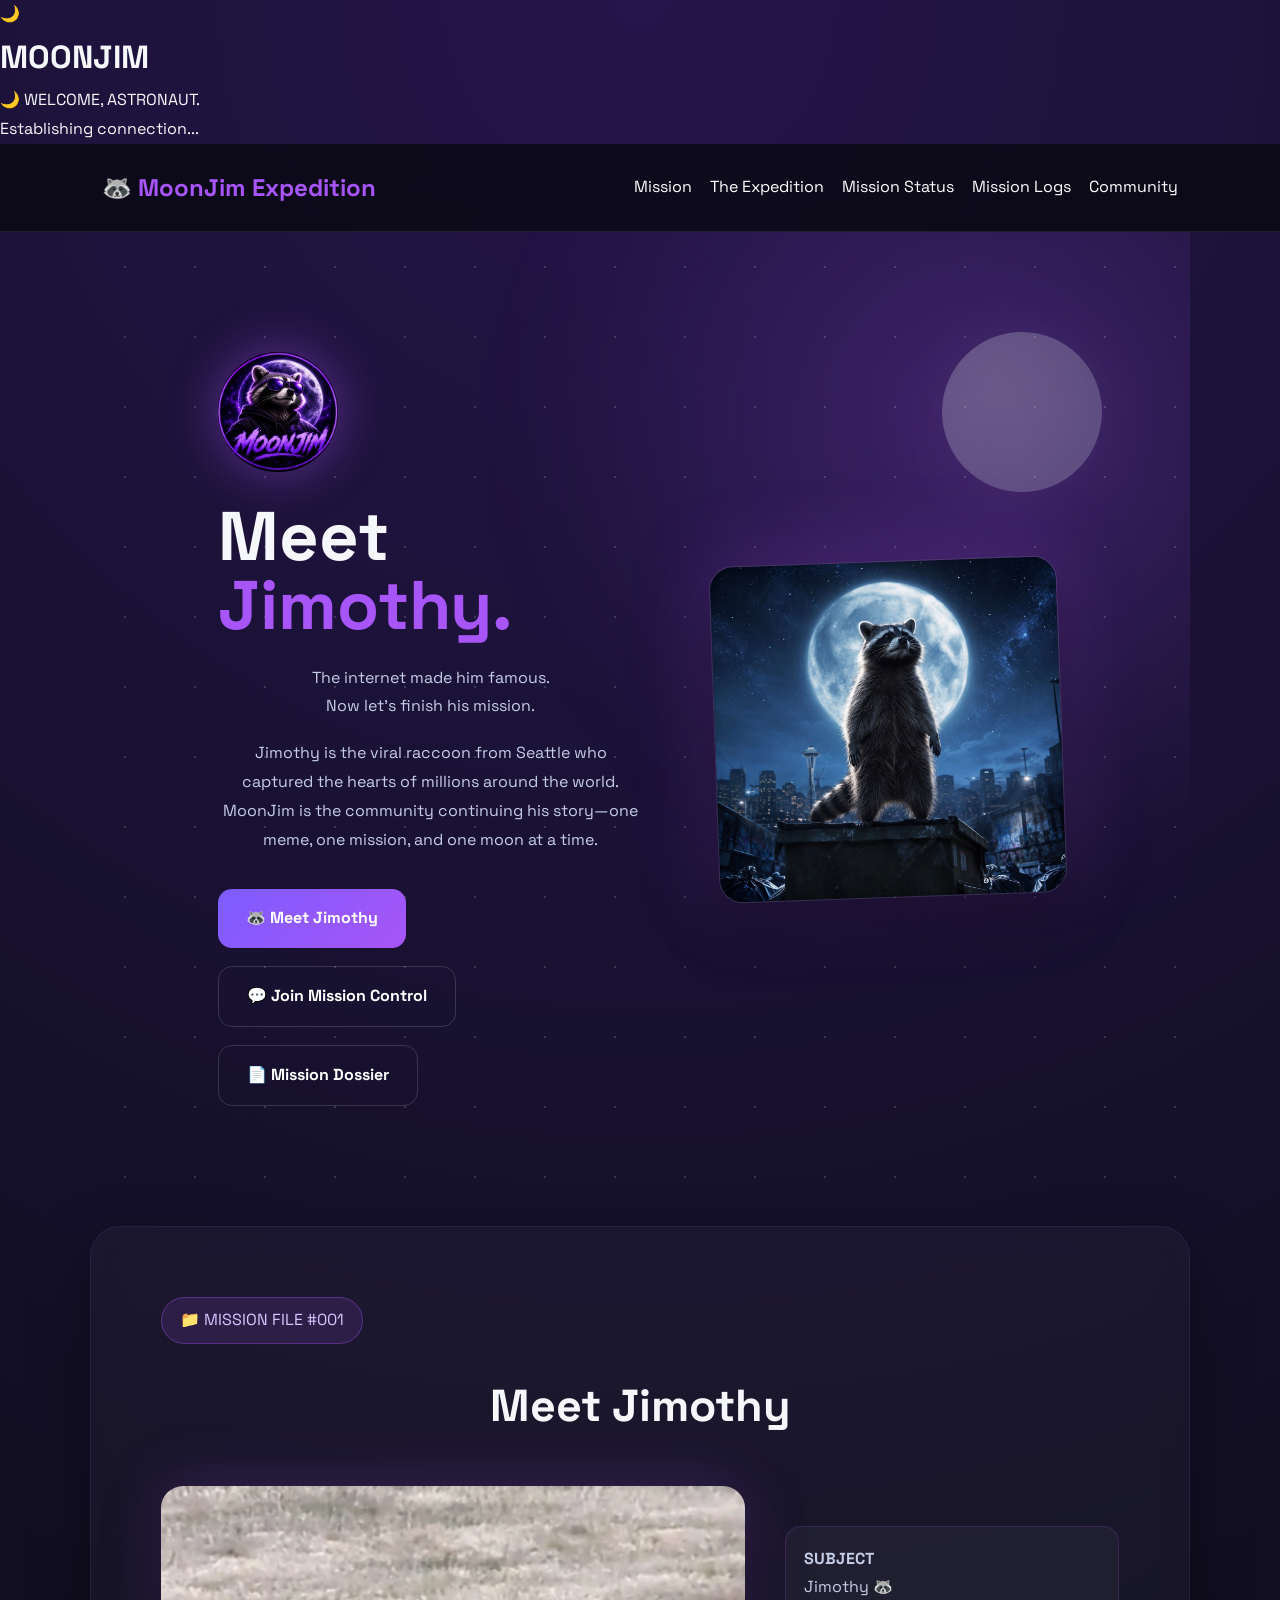
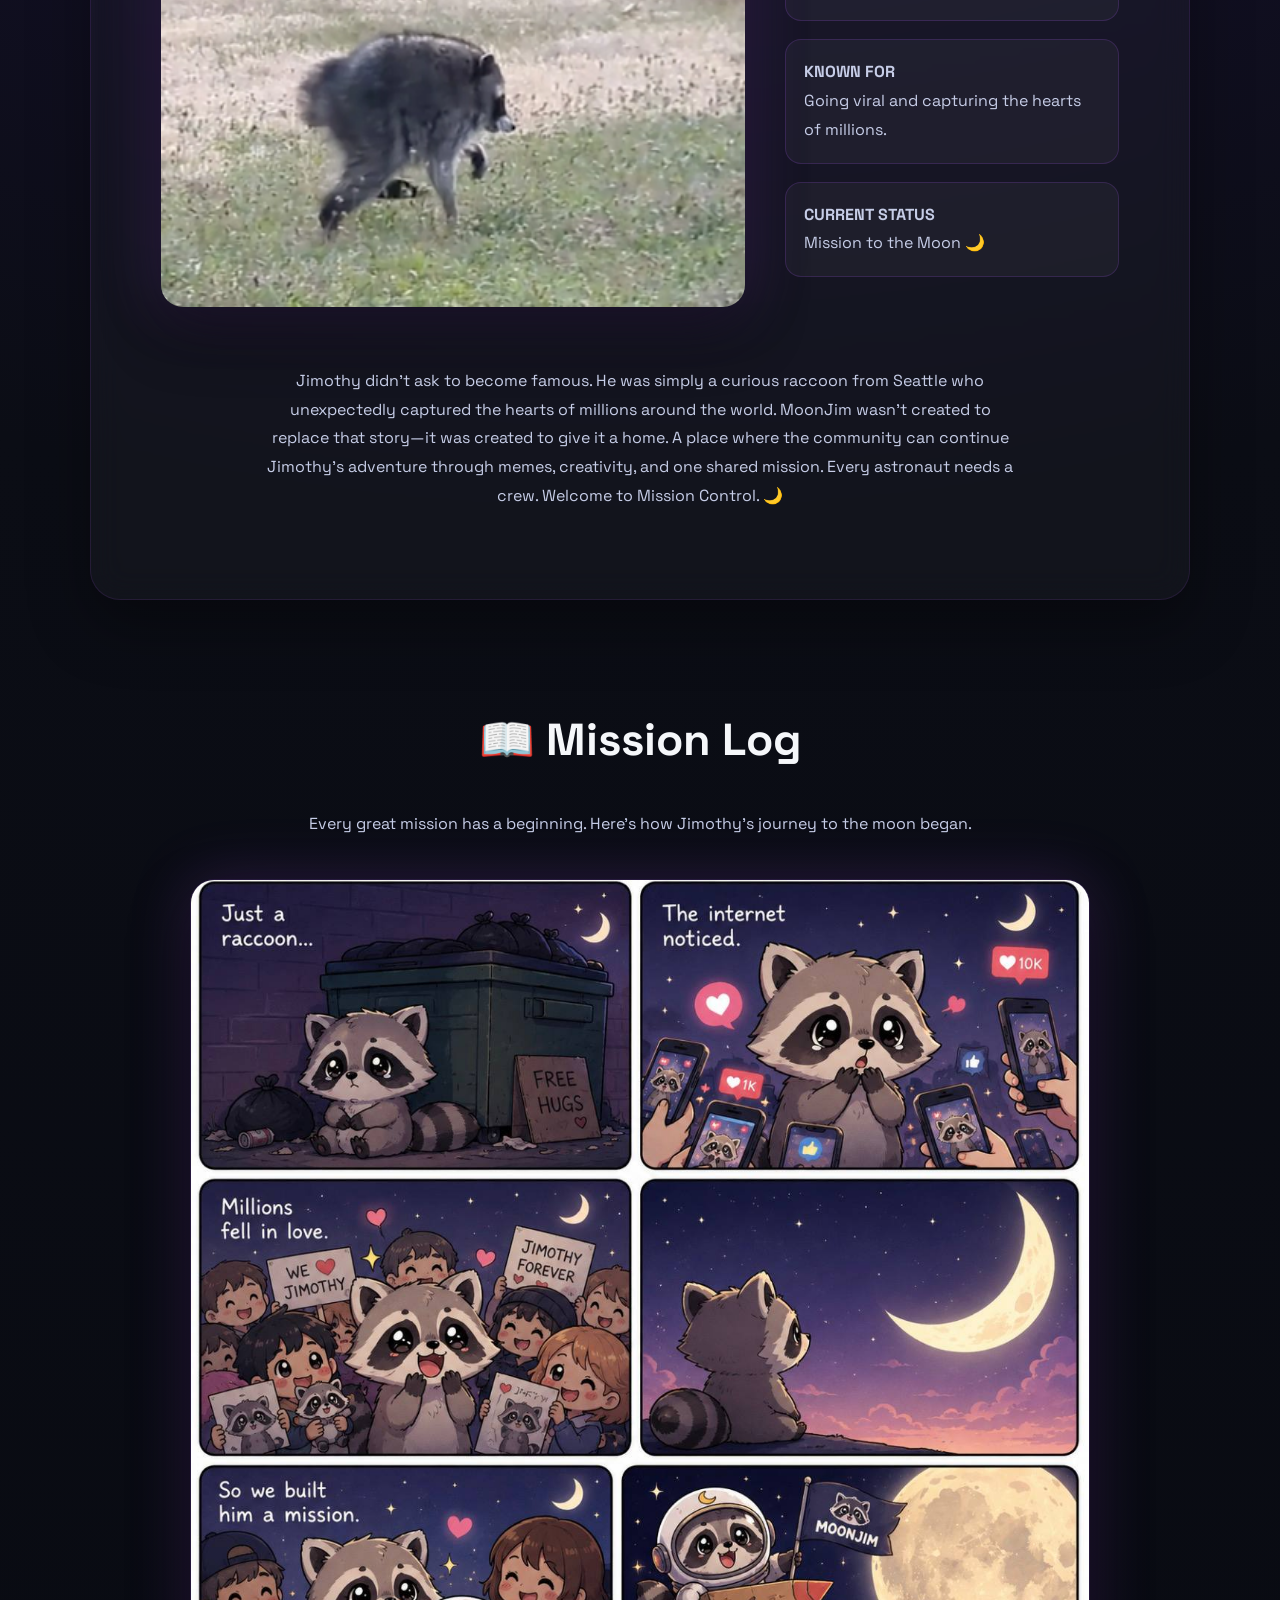
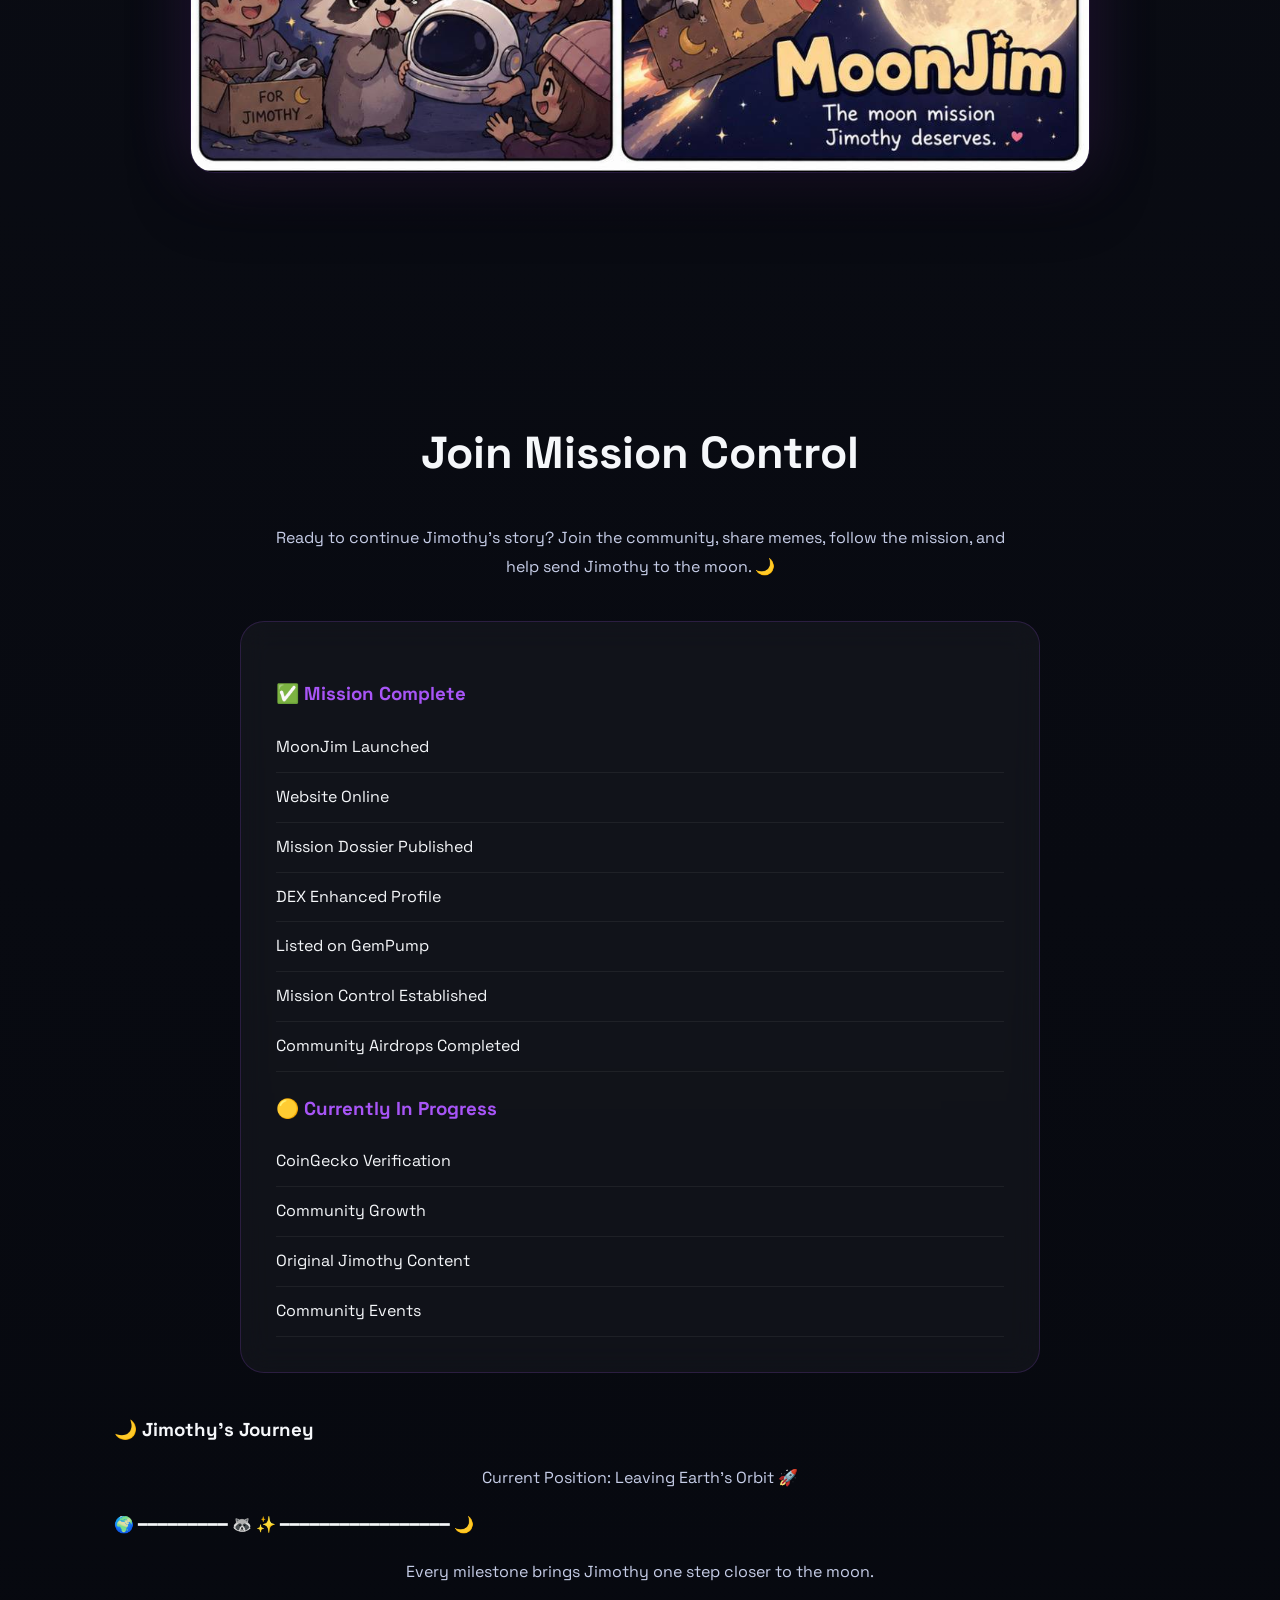
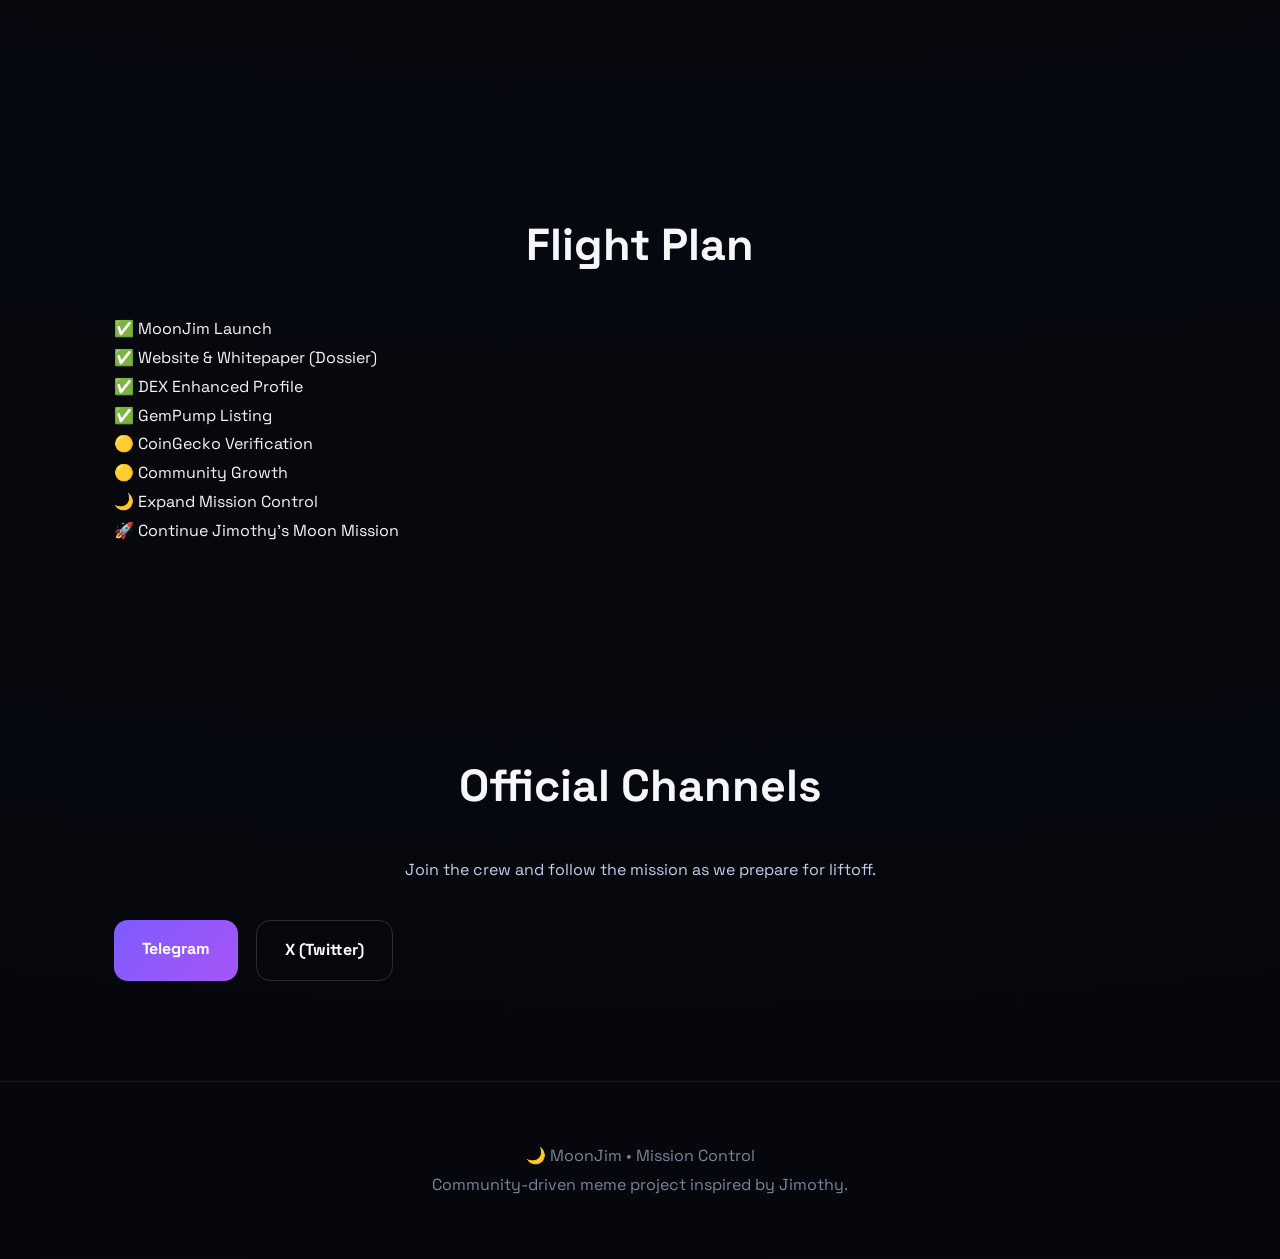
==== commit 16bbd925: "Update index.html" ====
--- a/index.html
+++ b/index.html
@@ -192,6 +192,21 @@
         </ul>
 
     </div>
+        <div class="moon-progress">
+
+    <h3>🌙 Jimothy's Journey</h3>
+
+    <p>Current Position: Leaving Earth's Orbit 🚀</p>
+
+    <div class="journey-track">
+        🌍 ━━━━━━━━━ 🦝 ✨ ━━━━━━━━━━━━━━━━━ 🌙
+    </div>
+
+    <p class="journey-note">
+        Every milestone brings Jimothy one step closer to the moon.
+    </p>
+
+</div>
 
 </section>
 <section id="roadmap">
--- a/style.css
+++ b/style.css
@@ -454,7 +454,72 @@
 margin-top:50px;
 
 }
-
+.story{
+
+margin-top:50px;
+
+}
+
+.comic-image{
+
+    display:block;
+
+    width:100%;
+
+    max-width:900px;
+
+    margin:40px auto;
+
+    border-radius:24px;
+
+    border:1px solid rgba(168,85,247,.18);
+
+    box-shadow:
+        0 25px 60px rgba(0,0,0,.45),
+        0 0 60px rgba(168,85,247,.22);
+
+}
+.progress-complete{
+
+    max-width:800px;
+
+    margin:40px auto;
+
+    padding:35px;
+
+    border-radius:24px;
+
+    background:rgba(255,255,255,.04);
+
+    border:1px solid rgba(168,85,247,.18);
+
+    backdrop-filter:blur(16px);
+
+}
+
+.progress-complete h3{
+
+    margin:20px 0 12px;
+
+    color:#A855F7;
+
+}
+
+.progress-complete ul{
+
+    list-style:none;
+
+    padding:0;
+
+}
+
+.progress-complete li{
+
+    padding:10px 0;
+
+    border-bottom:1px solid rgba(255,255,255,.06);
+
+}
 footer{
 
 padding:60px 20px;
